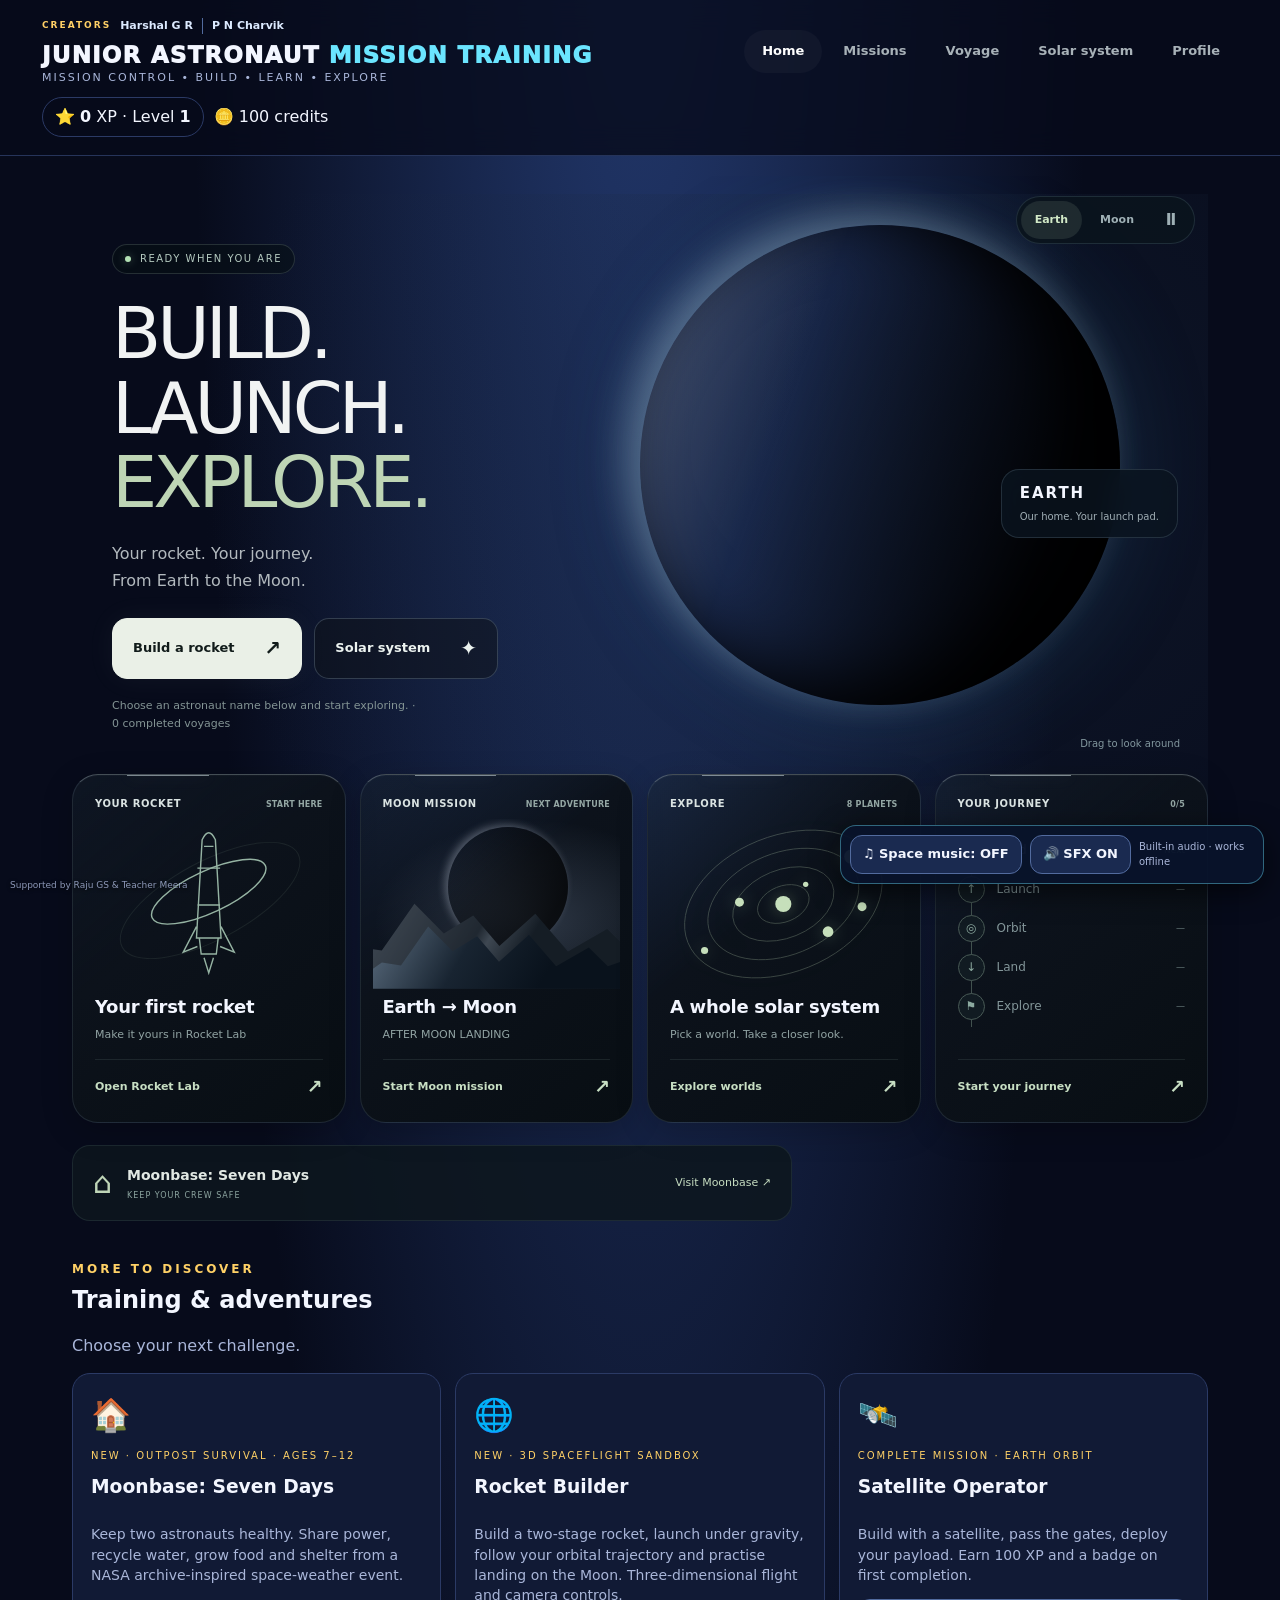
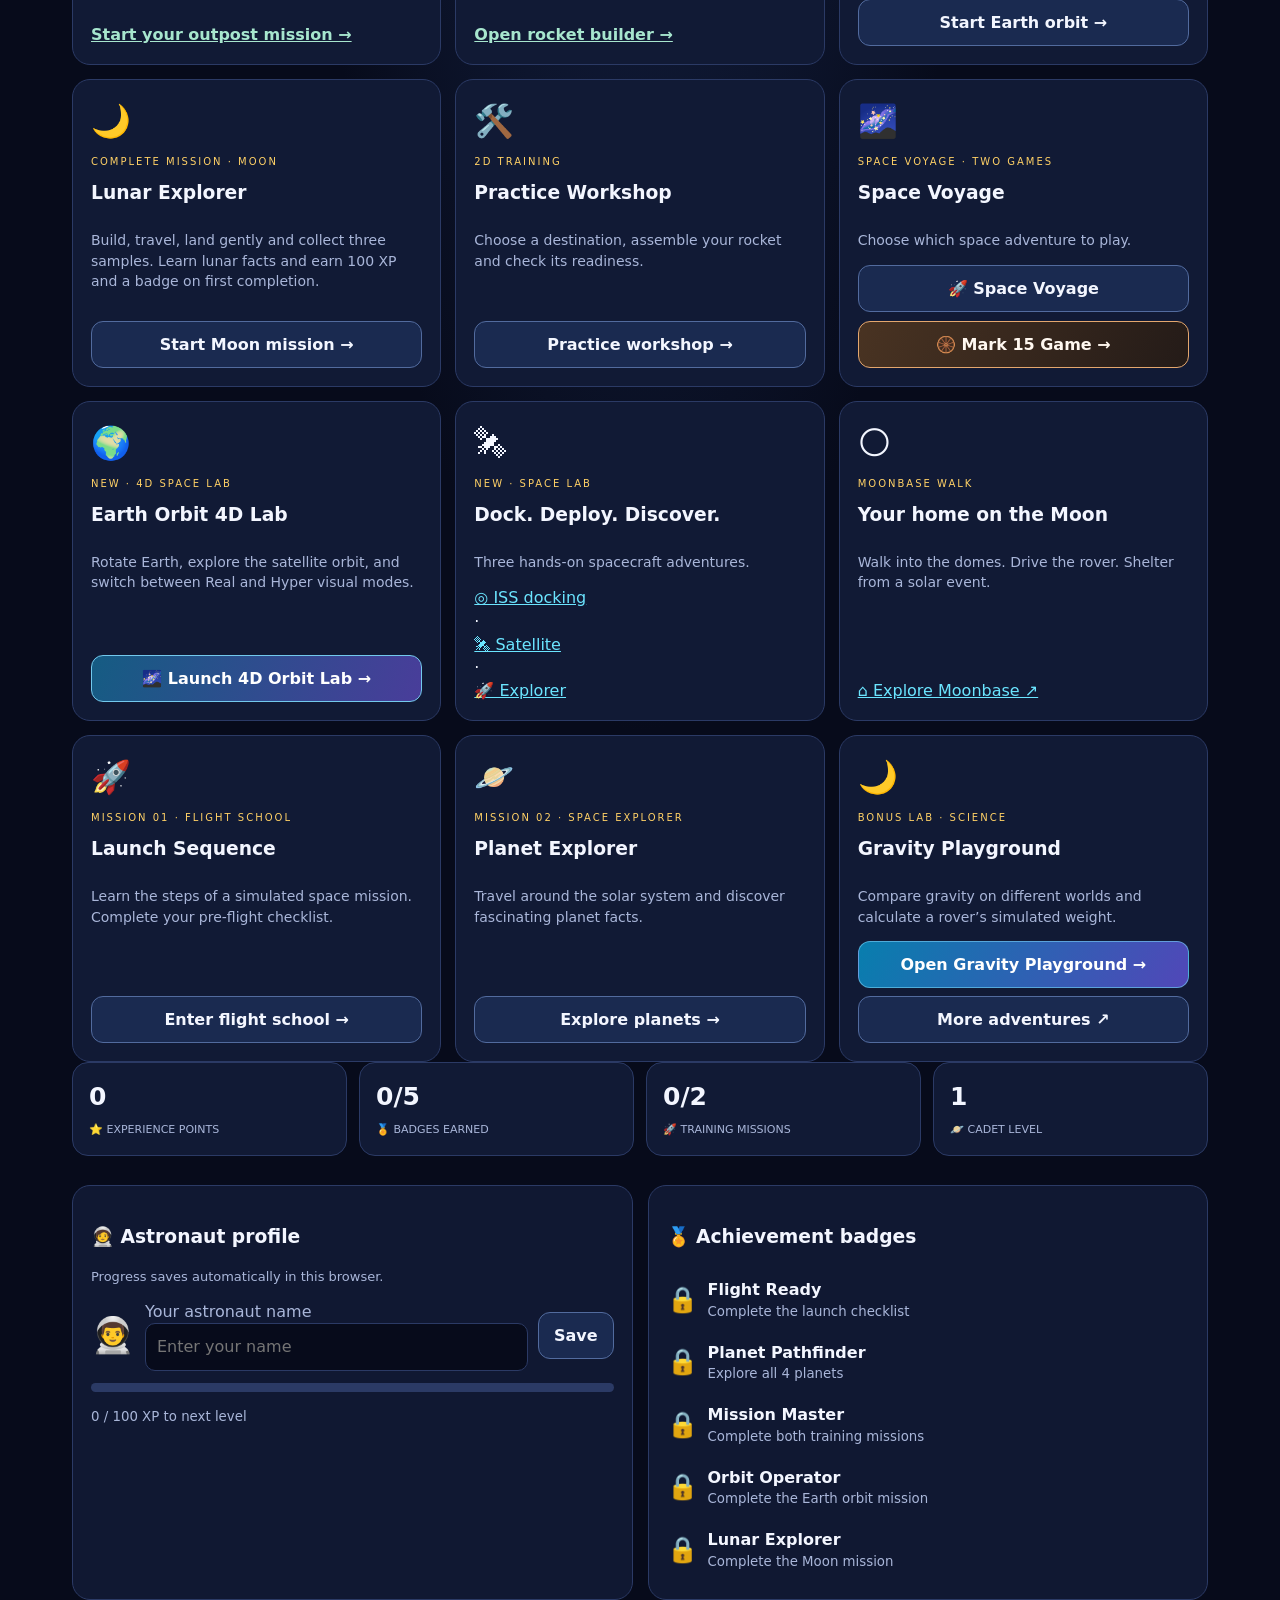
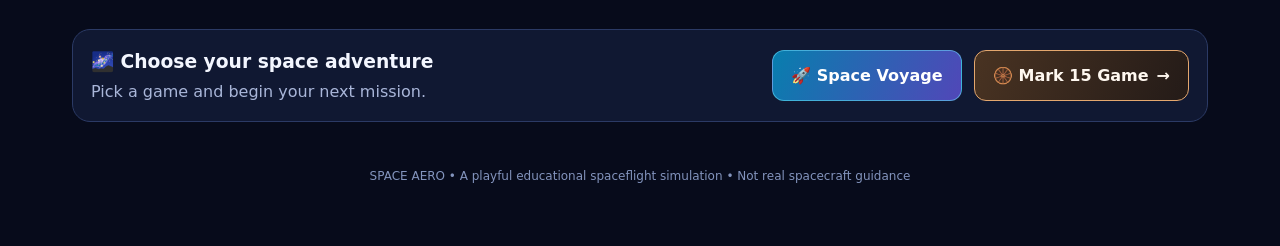
==== index.html @ 3ad59cc8 "Raise background melody to a brighter higher register" ====
<!doctype html>
<html lang="en">
<head>
<meta charset="utf-8"><meta name="viewport" content="width=device-width,initial-scale=1">
<title>Junior Astronaut Mission Training — Mission Control</title>
<style>
:root{--bg:#070b1b;--panel:#111a35;--line:#2b3a65;--ink:#f3f6ff;--muted:#a9b6d9;--cyan:#6be5ff;--gold:#ffd166;--pink:#ff8bc7}
*{box-sizing:border-box}body{margin:0;background:radial-gradient(ellipse at 50% -10%,#243b72 0,transparent 50%),var(--bg);color:var(--ink);font:16px/1.45 system-ui,-apple-system,Segoe UI,sans-serif;min-height:100vh}
button,input,select{font:inherit}button{cursor:pointer;border:1px solid #526b9e;background:#1a2a50;color:var(--ink);border-radius:12px;padding:11px 15px;font-weight:750}button:hover{border-color:var(--cyan);transform:translateY(-1px)}button.primary{background:linear-gradient(120deg,#167eac,#5147b8);border:0}button:disabled{opacity:.35;cursor:not-allowed;transform:none}
.creator-credit{display:flex;align-items:center;gap:9px;flex-wrap:wrap;margin:0 0 8px;font-size:11px;color:#dceaff}.creator-credit span{color:#ffd166;font-size:9px;font-weight:900;letter-spacing:2px}.creator-credit strong{font-weight:750}.creator-credit strong+strong{padding-left:9px;border-left:1px solid #526b9e}
header{display:flex;align-items:center;justify-content:space-between;gap:12px;padding:18px clamp(14px,4vw,42px);border-bottom:1px solid #26345a;background:#070b1bcc;position:sticky;top:0;z-index:5;backdrop-filter:blur(14px)}.brand{font-size:clamp(15px,2.15vw,23px);font-weight:950;letter-spacing:1.2px;line-height:1.2;max-width: min(100%,620px)}.brand span{color:var(--cyan)}.tag{font-size:11px;color:var(--muted);letter-spacing:2px}
main{max-width:1200px;margin:auto;padding:26px clamp(12px,3vw,32px) 60px}.screen{display:none}.screen.active{display:block}.intro{text-align:center;padding:clamp(20px,6vw,65px) 10px 34px}.intro h1{font-size:clamp(36px,7vw,72px);line-height:1.03;margin:10px 0}.intro h1 span{color:var(--cyan)}.intro p{max-width:700px;margin:15px auto;color:var(--muted);font-size:18px}.eyebrow{color:var(--gold);font-size:12px;font-weight:850;letter-spacing:3px}.destinations{display:grid;grid-template-columns:repeat(auto-fit,minmax(145px,1fr));gap:14px;margin:24px 0}.planet{min-height:140px;text-align:center;background:#111a35;border:1px solid var(--line);border-radius:18px;padding:18px 10px}.planet .orb{font-size:44px;display:block;margin-bottom:7px}.planet.selected{border:2px solid var(--cyan);box-shadow:0 0 25px #6be5ff22}.planet small{display:block;color:var(--muted);margin-top:4px}.row{display:flex;flex-wrap:wrap;align-items:center;gap:10px}.center{justify-content:center}.panel{background:#101832;border:1px solid var(--line);border-radius:18px;padding:18px;margin:14px 0}.panel h2{margin:0 0 8px;font-size:21px}.muted{color:var(--muted)}.build-layout{display:grid;grid-template-columns:minmax(0,1.6fr) minmax(250px,.8fr);gap:16px}.gridboard{position:relative;min-height:420px;overflow:hidden;border:1px solid #45608c;border-radius:16px;background-color:#0b1530;background-image:linear-gradient(#47628a33 1px,transparent 1px),linear-gradient(90deg,#47628a33 1px,transparent 1px);background-size:24px 24px;display:flex;align-items:center;justify-content:center}.board-label{position:absolute;top:12px;left:14px;color:#a9c4ed;font-size:11px;letter-spacing:2px}.rocket{width:150px;min-height:260px;display:flex;flex-direction:column;align-items:center;justify-content:flex-end;position:relative;filter:drop-shadow(0 0 15px #6be5ff22)}.nose{width:0;height:0;border-left:36px solid transparent;border-right:36px solid transparent;border-bottom:65px solid #dceaff}.bodypart{width:72px;height:100px;background:linear-gradient(90deg,#8ea7c9,#f5f8ff,#91a9ca);border:2px solid #fff;border-radius:7px 7px 2px 2px;display:flex;align-items:center;justify-content:center;color:#15233d;font-weight:900}.tank{width:62px;height:55px;background:linear-gradient(90deg,#cc8c47,#ffe2a5,#b7773d);border-radius:8px;border:2px solid #ffe2a5}.engine{width:48px;height:40px;background:linear-gradient(#a4badb,#536d96);border:2px solid #d4e7ff;border-radius:3px 3px 12px 12px;position:relative}.engine:after{content:"";position:absolute;top:35px;left:9px;width:26px;height:40px;background:linear-gradient(var(--gold),#ff703b,transparent);clip-path:polygon(20% 0,80% 0,100% 100%,0 100%);opacity:.9}.fins{display:flex;gap:55px;height:0;z-index:2}.fins i{display:block;width:0;height:0;border-bottom:45px solid #ff8bc7;border-left:0 solid transparent;border-right:26px solid transparent;transform:translateY(-38px)}.fins i:last-child{transform:translateY(-38px) scaleX(-1)}.satellite{width:36px;height:30px;background:#d5d8e5;border:2px solid white;position:relative;margin-bottom:3px}.satellite:before,.satellite:after{content:"";position:absolute;top:3px;width:24px;height:22px;background:repeating-linear-gradient(90deg,#4c8de0 0 4px,#92c5ff 4px 6px);border:1px solid #9ddaff}.satellite:before{right:34px}.satellite:after{left:34px}.partlist{display:grid;grid-template-columns:repeat(2,minmax(0,1fr));gap:8px}.part{padding:11px 7px;text-align:center;min-height:76px}.part strong{display:block;font-size:14px}.part small{font-size:11px;color:var(--muted)}.part.chosen{border-color:var(--gold);background:#3a2d28}.stat{display:flex;justify-content:space-between;border-bottom:1px solid #29385e;padding:8px 0;gap:8px}.stat:last-child{border:0}.stat b{color:var(--cyan)}.notice{border-radius:12px;background:#172747;padding:12px;color:#c7d9ff;margin:12px 0;font-size:14px}.result{text-align:center;padding:35px 10px}.result .big{font-size:76px}.result h2{font-size:34px}.progress{height:8px;background:#263453;border-radius:8px;overflow:hidden;margin:14px 0}.progress div{height:100%;width:0;background:linear-gradient(90deg,var(--cyan),#a18bff);transition:width .2s}.hidden{display:none!important}.footer{text-align:center;color:#8394bd;font-size:12px;margin-top:32px}
.space-scene{display:none;position:relative;overflow:hidden;min-height:340px;border:1px solid #31456f;border-radius:18px;background:radial-gradient(ellipse at 50% 110%,#263b73 0,#101a3a 45%,#030711 100%);margin:20px 0}.space-scene.active{display:block}.space-scene:before{content:"";position:absolute;left:-15%;right:-15%;bottom:-58%;height:95%;border-radius:50%;background:radial-gradient(ellipse at 50% 10%,#65d9ff,#2464b8 32%,#101d52 65%,#050817 75%);box-shadow:0 -8px 35px #47baff66}.stars{position:absolute;inset:0;background-image:radial-gradient(#fff 1px,transparent 1.5px),radial-gradient(#a8dfff 1px,transparent 1.5px);background-size:53px 61px,89px 97px;background-position:0 0,20px 30px;animation:starDrift 9s linear infinite}.space-rocket{position:absolute;z-index:2;left:50%;top:42%;font-size:64px;transform:translate(-50%,-50%);filter:drop-shadow(0 0 14px #78ddff);animation:rocketRise 5s ease-in-out infinite}.space-label{position:absolute;z-index:3;top:18px;left:18px;color:#c6eaff;letter-spacing:.15em;font-size:12px}.space-planet{position:absolute;right:12%;top:22%;font-size:42px;animation:planetFloat 7s ease-in-out infinite}.space-status{position:relative;z-index:4;padding-top:260px;text-align:center;color:#d9edff;font-weight:700}@keyframes rocketRise{0%,100%{top:52%;transform:translate(-50%,-50%) rotate(-5deg)}50%{top:34%;transform:translate(-50%,-50%) rotate(5deg)}}@keyframes starDrift{from{background-position:0 0,20px 30px}to{background-position:0 180px,20px 240px}}@keyframes planetFloat{50%{transform:translateY(-10px)}}@media(prefers-reduced-motion:reduce){.stars,.space-rocket,.space-planet{animation:none}}@media(max-width:760px){.build-layout{grid-template-columns:1fr}.gridboard{min-height:380px}header{position:static}.partlist{grid-template-columns:repeat(3,minmax(0,1fr))}.part{padding:9px 3px}}
a{color:var(--cyan)} header{flex-wrap:wrap}.build-layout>*{min-width:0}button,a{touch-action:manipulation}#sketch{pointer-events:none}@media(max-width:420px){header>.row{width:100%;justify-content:space-between}.partlist{grid-template-columns:repeat(2,minmax(0,1fr))}}
.academy .hero{display:grid;grid-template-columns:1.3fr .7fr;gap:24px;align-items:center;padding:35px 0}.academy .hero h1{font-size:clamp(34px,6vw,65px);line-height:1.08;margin:15px 0}.academy .hero h1 span{color:var(--cyan)}.academy .hero p{color:var(--muted)}.hero-art{min-height:240px;display:grid;place-items:center;border:1px solid var(--line);border-radius:24px;background:radial-gradient(circle,#324b87,#0b1430)}.planet-art{width:140px;height:140px;border-radius:50%;background:radial-gradient(circle at 30% 28%,#b7e4ff,#5c89db 38%,#1d275c);box-shadow:0 0 50px #70baff55}.astronaut{position:absolute;font-size:75px}.spark{display:none}.stats{display:grid;grid-template-columns:repeat(4,1fr);gap:12px}.academy .stats .stat{display:block;border:1px solid var(--line);padding:16px;border-radius:16px;background:var(--panel)}.stats strong{display:block;font-size:25px}.stats span{font-size:11px;color:var(--muted)}.section-head{margin:28px 0 16px}.section-head h2{margin:5px 0}.section-head p{color:var(--muted)}.missions{display:grid;grid-template-columns:repeat(3,1fr);gap:14px}.mission{display:flex;flex-direction:column;padding:18px;border:1px solid var(--line);border-radius:18px;background:var(--panel)}.mission .emoji{font-size:32px}.mission .tag{color:var(--gold);font-size:10px;margin-top:10px}.mission h3{margin:10px 0}.mission p{color:var(--muted);font-size:14px;flex:1}.bottomgrid,.training-grid{display:grid;grid-template-columns:1fr 1fr;gap:15px}.bottomgrid{margin-top:15px}.adventure-panel{grid-column:1/-1;display:flex;align-items:center;justify-content:space-between;gap:18px;margin-top:0}.adventure-panel h3{margin:0 0 5px}.adventure-panel p{margin:0}.adventure-actions{display:flex;gap:12px;flex-wrap:wrap}.adventure-actions button,.adventure-actions a{display:inline-flex;align-items:center;justify-content:center;gap:8px;padding:13px 18px;border-radius:12px;color:#fff;text-decoration:none;font-weight:800;min-width:190px;border:1px solid #6be5ff88}.adventure-voyage{background:linear-gradient(115deg,#087eae,#5147b8)}.adventure-mark15{background:linear-gradient(110deg,#493322,#241b18);border-color:#e4a76e!important;color:#fff8f0!important}@media(max-width:700px){.adventure-panel{display:block}.adventure-actions{margin-top:14px}.adventure-actions button,.adventure-actions a{flex:1;min-width:145px}}.profile-row{display:flex;flex-wrap:wrap;gap:10px;align-items:center}.profile-row input{width:100%;padding:11px;border:1px solid var(--line);border-radius:10px;background:var(--bg);color:var(--ink)}.avatar{font-size:35px}.sub{color:var(--muted)}.bar{height:9px;background:var(--line);border-radius:10px;overflow:hidden;margin:12px 0}.bar div{height:100%;background:var(--cyan)}.achievement{display:flex;gap:10px;padding:10px 0;align-items:center}.achievement small{display:block;color:var(--muted)}.achievement>span{font-size:25px}.complete{color:#6ee7b7}.checkrow{display:flex;gap:10px;padding:13px 0}.checkrow input{width:20px;height:20px;accent-color:var(--cyan)}.checkrow span{flex:1}.checkrow small{color:var(--muted)}.planet-display{display:grid;place-items:center;font-size:85px;min-height:180px;background:#172747;border-radius:16px}.quiz-options{display:grid;grid-template-columns:1fr 1fr;gap:10px;margin:18px 0}.quiz-options button{text-align:left}.feedback{min-height:50px;color:var(--gold);margin:15px 0}.fact{background:#172747;border-radius:12px;padding:14px}.gravity-result{font-size:27px;color:var(--cyan)}.slider{width:100%;accent-color:var(--cyan)}.pill{display:inline-block;padding:7px 12px;border:1px solid var(--line);border-radius:22px}.hide{display:none!important}.toast{position:fixed;bottom:20px;left:50%;transform:translateX(-50%);max-width:90vw;background:#d1fae5;color:#064e3b;padding:12px 18px;border-radius:12px;z-index:30;display:none}#missionNav{padding:20px 0;border-top:1px solid var(--line);margin-top:24px}button:focus-visible,input:focus-visible,select:focus-visible{outline:3px solid var(--gold);outline-offset:3px}#saveStatus{font-size:13px}.academy .screen{padding-top:12px}.academy .screen.active{display:block}.academy .training-grid>*{min-width:0}.academy select{font:inherit}.academy #a-planets .panel>div:last-child{flex-wrap:wrap}@media(max-width:760px){.academy .hero{grid-template-columns:1fr}.hero-art{display:none}.missions{grid-template-columns:1fr 1fr}.stats{grid-template-columns:1fr 1fr}.training-grid,.bottomgrid{grid-template-columns:1fr}}@media(max-width:450px){.missions,.quiz-options{grid-template-columns:1fr}.brand{font-size:21px}#missionNav button{flex:1 1 120px}}


/* Gravity Playground: immersive linked mission simulator */
.gravity-game-shell{position:relative;margin-top:22px;padding:clamp(14px,2.5vw,26px);overflow:hidden;border:1px solid #4a79a7;border-radius:24px;background:radial-gradient(ellipse at 50% 0%,#183c69 0%,#0b1730 48%,#050a18 100%);box-shadow:0 22px 70px #0008,inset 0 1px #b9e9ff22}
.gravity-game-shell:before{content:"";position:absolute;inset:0;pointer-events:none;opacity:.55;background-image:radial-gradient(#d8f4ff 1px,transparent 1.5px),radial-gradient(#80cfff 1px,transparent 1.5px);background-size:73px 83px,119px 137px;background-position:0 0,32px 46px}
.gravity-game-head{position:relative;z-index:1;display:flex;justify-content:space-between;align-items:center;gap:14px;flex-wrap:wrap;margin-bottom:16px}
.gravity-game-kicker{color:#7de5ff;font-size:11px;font-weight:900;letter-spacing:.2em}
.gravity-game-head h2{margin:5px 0;color:#f3f8ff;font-size:clamp(21px,3vw,30px)}
.gravity-game-head p{margin:0;color:#b8c9e8;font-size:14px;max-width:650px}
.gravity-game-open{display:inline-flex;align-items:center;gap:8px;text-decoration:none;background:linear-gradient(120deg,#087eae,#5147b8);color:white!important;border-radius:12px;padding:11px 15px;font-weight:800;box-shadow:0 8px 24px #168cc744}
.gravity-game-frame{position:relative;z-index:1;width:100%;height:960px;display:block;border:1px solid #6cb9e788;border-radius:17px;background:#070b1b;box-shadow:0 12px 38px #0009}
.gravity-game-caption{position:relative;z-index:1;color:#a9c5e9;font-size:12px;margin:11px 2px 0}
@media(max-width:650px){.gravity-game-frame{height:1080px}.gravity-game-head{align-items:flex-start}}
</style>
<link rel="stylesheet" href="assets/voyage.css?v=mark15-gatekeeper-20261115">
<script src="assets/voyage-engine.js?v=mark15-gatekeeper-20261115"></script>
<link rel="stylesheet" href="assets/dashboard.css?v=pages-20261114-1">
</head>
<body>
<header class="site-header"><div><div class="creator-credit"><span>CREATORS</span><strong>Harshal G R</strong><strong>P N Charvik</strong></div><div class="brand">JUNIOR ASTRONAUT <span>MISSION TRAINING</span></div><div class="tag">MISSION CONTROL • BUILD • LEARN • EXPLORE</div></div><nav class="dash-nav" aria-label="Mission Control"><a href="#home" aria-current="page">Home</a><a href="#missions">Missions</a><a href="#voyage">Voyage</a><a href="solar-system/immersive.html">Solar system</a><a href="#profile">Profile</a></nav><div class="row"><span class="pill">⭐ <b id="a-topXP">0</b> XP · Level <b id="a-topLevel">1</b></span><span id="credits">🪙 100 credits</span><button id="homeBtn" class="hidden">⌂ Home</button></div></header>
<main>
<div class="academy">
<section id="home" class="screen active">
<div class="control-deck">
<section class="dash-hero" aria-labelledby="dashboardTitle">
<div class="dash-copy"><p class="dash-eyebrow"><i></i> READY WHEN YOU ARE</p><h1 id="dashboardTitle">BUILD.<br>LAUNCH.<br><em>EXPLORE.</em></h1><p class="dash-lede">Your rocket. Your journey.<br>From Earth to the Moon.</p><div class="dash-actions"><a class="dash-button primary simulator-link" href="simulator/?v=mission-control-20261114-1">Build a rocket <span>↗</span></a><a class="dash-button" href="solar-system/immersive.html">Solar system <span>✦</span></a></div><p id="welcomeCadet" class="dash-welcome"></p><div id="dashAudioMount" class="dash-audio-mount"></div></div>
<div class="dash-universe" id="dashUniverse"><div class="planet-fallback" aria-hidden="true"></div><canvas id="dashPlanet" aria-label="Earth and Moon preview. Drag to rotate the view." tabindex="0"></canvas><div class="world-switch" aria-label="Preview a world"><button id="dashEarth" aria-pressed="true">Earth</button><button id="dashMoon" aria-pressed="false">Moon</button><button id="dashAnimate" aria-label="Pause planet animation" aria-pressed="false">Ⅱ</button></div><div class="world-label"><span id="dashWorldName">EARTH</span><small id="dashWorldNote">Our home. Your launch pad.</small></div><span class="planet-hint">Drag to look around</span></div>
<a class="dash-scroll" href="#missions" aria-label="See your missions">↓</a>
</section>
<section id="journey" class="dash-cards" aria-label="Your missions">
<article class="dash-card rocket-card"><div class="dash-card-top"><h2>YOUR ROCKET</h2><span id="dashRocketState">START HERE</span></div><div class="rocket-preview"><canvas id="dashRocketPreview" width="480" height="360" aria-label="Starter rocket preview"></canvas><svg class="rocket-placeholder" viewBox="0 0 180 180" aria-hidden="true"><g fill="none" stroke="currentColor" stroke-width="1.5"><path d="M83 22Q90 7 97 22L103 126H77Z M77 114L63 141L78 135 M103 114L117 141L102 135 M80 126L82 143H98L100 126 M85 147L90 163L95 147 M78 52H102 M78 91H102 M85 29H95"/><ellipse cx="90" cy="77" rx="66" ry="22" transform="rotate(-25 90 77)"/></g></svg></div><h3 id="dashRocketName">Your first rocket</h3><p id="dashRocketDetails">Make it yours in Rocket Lab</p><a class="dash-card-link" href="simulator/">Open Rocket Lab <span>↗</span></a></article>
<article class="dash-card moon-card"><div class="dash-card-top"><h2>MOON MISSION</h2><span id="dashMissionState">NEXT ADVENTURE</span></div><div class="lunar-preview" aria-hidden="true"><div class="lunar-orb"></div><div class="mountain far"></div><div class="mountain near"></div><i></i></div><h3>Earth → Moon</h3><p id="dashSurveyState">AFTER MOON LANDING</p><a id="dashSurveyAction" class="dash-card-link" href="simulator/?mission=expedition">Start Moon mission <span>↗</span></a></article>
<article class="dash-card system-card"><div class="dash-card-top"><h2>EXPLORE</h2><span>8 PLANETS</span></div><div class="system-preview" aria-hidden="true"><svg viewBox="0 0 260 190"><g fill="none" stroke="currentColor"><ellipse cx="130" cy="95" rx="115" ry="76" transform="rotate(-22 130 95)"/><ellipse cx="130" cy="95" rx="88" ry="57" transform="rotate(-22 130 95)"/><ellipse cx="130" cy="95" rx="59" ry="38" transform="rotate(-22 130 95)"/><ellipse cx="130" cy="95" rx="30" ry="20" transform="rotate(-22 130 95)"/></g><g fill="currentColor"><circle cx="130" cy="95" r="9"/><circle cx="155" cy="73" r="3"/><circle cx="81" cy="93" r="5"/><circle cx="180" cy="126" r="6"/><circle cx="42" cy="147" r="4"/><circle cx="206" cy="42" r="8"/><circle cx="218" cy="98" r="5"/></g></svg></div><h3>A whole solar system</h3><p>Pick a world. Take a closer look.</p><a class="dash-card-link" href="solar-system/immersive.html">Explore worlds <span>↗</span></a></article>
<article class="dash-card journey-card"><div class="dash-card-top"><h2>YOUR JOURNEY</h2><span id="dashProgress">0/5</span></div><ol id="dashJourney"><li><span>▱</span><span>Build</span><small>Next</small></li><li><span>↑</span><span>Launch</span><small>—</small></li><li><span>◎</span><span>Orbit</span><small>—</small></li><li><span>↓</span><span>Land</span><small>—</small></li><li><span>⚑</span><span>Explore</span><small>—</small></li></ol><a class="dash-card-link" href="simulator/?mission=expedition">Start your journey <span>↗</span></a></article>
</section>
<div class="dash-bottom"><a class="base-ribbon outpost-link" href="outpost/"><span class="base-symbol" aria-hidden="true">⌂</span><span><b>Moonbase: Seven Days</b><small id="dashBaseState">KEEP YOUR CREW SAFE</small></span><span id="dashBaseAction">Visit Moonbase ↗</span></a><div class="dash-resume"><button id="resumeBtn" class="hidden">Continue adventure →</button><p id="dashStorageNotice" hidden>Saving is unavailable in this browser.</p></div></div>
</div>
<div id="missions" class="section-head"><div><div class="eyebrow">MORE TO DISCOVER</div><h2>Training & adventures</h2><p>Choose your next challenge.</p></div></div>
<div class="missions"><article class="mission"><span class="emoji">🏠</span><span class="tag">NEW · OUTPOST SURVIVAL · AGES 7–12</span><h3>Moonbase: Seven Days</h3><p>Keep two astronauts healthy. Share power, recycle water, grow food and shelter from a NASA archive-inspired space-weather event.</p><a href="outpost/" class="outpost-legacy-link" style="color:#a7e6ce;font-weight:800">Start your outpost mission →</a></article><article class="mission"><span class="emoji">🌐</span><span class="tag">NEW · 3D SPACEFLIGHT SANDBOX</span><h3>Rocket Builder</h3><p>Build a two-stage rocket, launch under gravity, follow your orbital trajectory and practise landing on the Moon. Three-dimensional flight and camera controls.</p><a href="simulator/?v=shake-20261115-2" style="color:#a7e6ce;font-weight:800">Open rocket builder →</a></article>
<article class="mission"><span class="emoji">🛰️</span><span class="tag">COMPLETE MISSION · EARTH ORBIT</span><h3>Satellite Operator</h3><p>Build with a satellite, pass the gates, deploy your payload. Earn 100 XP and a badge on first completion.</p><button onclick="SpaceMissions.choose('Earth Orbit')">Start Earth orbit →</button></article>
<article class="mission"><span class="emoji">🌙</span><span class="tag">COMPLETE MISSION · MOON</span><h3>Lunar Explorer</h3><p>Build, travel, land gently and collect three samples. Learn lunar facts and earn 100 XP and a badge on first completion.</p><button onclick="SpaceMissions.choose('Moon')">Start Moon mission →</button></article>
<article class="mission"><span class="emoji">🛠️</span><span class="tag">2D TRAINING</span><h3>Practice Workshop</h3><p>Choose a destination, assemble your rocket and check its readiness.</p><button id="startBtn" onclick="MissionControl.open('destination')">Practice workshop →</button></article>
<article id="voyage" class="mission"><span class="emoji">🌌</span><span class="tag">SPACE VOYAGE · TWO GAMES</span><h3>Space Voyage</h3><p>Choose which space adventure to play.</p><button onclick="MissionControl.voyage()">🚀 Space Voyage</button><a href="mark-15/" style="display:inline-flex;align-items:center;justify-content:center;margin-top:9px;padding:11px 15px;border:1px solid #e4a76e;border-radius:12px;background:linear-gradient(110deg,#493322,#241b18);color:#fff8f0;text-decoration:none;font-weight:800">🛞 Mark 15 Game →</a></article>
<article class="mission"><span class="emoji">🌍</span><span class="tag">NEW · 4D SPACE LAB</span><h3>Earth Orbit 4D Lab</h3><p>Rotate Earth, explore the satellite orbit, and switch between Real and Hyper visual modes.</p><a href="earth-orbit-4d.html" style="display:inline-flex;align-items:center;justify-content:center;margin-top:auto;padding:11px 15px;border:1px solid #73c9ed;border-radius:12px;background:linear-gradient(110deg,#155c83,#493d9a);color:#fff;text-decoration:none;font-weight:800">🌌 Launch 4D Orbit Lab →</a></article><article class="mission"><span class="emoji">🛰</span><span class="tag">NEW · SPACE LAB</span><h3>Dock. Deploy. Discover.</h3><p>Three hands-on spacecraft adventures.</p><a href="space-lab/?mode=dock">◎ ISS docking</a> · <a href="space-lab/?mode=satellite">🛰 Satellite</a> · <a href="space-lab/?mode=explore">🚀 Explorer</a></article><article class="mission"><span class="emoji">🌕</span><span class="tag">MOONBASE WALK</span><h3>Your home on the Moon</h3><p>Walk into the domes. Drive the rover. Shelter from a solar event.</p><a href="simulator/?survey=new">⌂ Explore Moonbase ↗</a></article>
<article class="mission"><span class="emoji">🚀</span><span class="tag">MISSION 01 · FLIGHT SCHOOL</span><h3>Launch Sequence</h3><p>Learn the steps of a simulated space mission. Complete your pre-flight checklist.</p><button onclick="Academy.openMission('launch')">Enter flight school →</button></article>
<article class="mission"><span class="emoji">🪐</span><span class="tag">MISSION 02 · SPACE EXPLORER</span><h3>Planet Explorer</h3><p>Travel around the solar system and discover fascinating planet facts.</p><button onclick="Academy.openMission('planets')">Explore planets →</button></article>

<article class="mission"><span class="emoji">🌙</span><span class="tag">BONUS LAB · SCIENCE</span><h3>Gravity Playground</h3><p>Compare gravity on different worlds and calculate a rover’s simulated weight.</p><a href="gravity-playground/" style="display:inline-flex;align-items:center;justify-content:center;margin-top:auto;padding:11px 15px;border:1px solid #70c9f0a6;border-radius:12px;background:linear-gradient(120deg,#087eae,#5147b8);color:#fff;text-decoration:none;font-weight:800">Open Gravity Playground →</a><button onclick="Academy.openMission('gravity')" style="margin-top:8px">More adventures ↗</button></article>
</div>
<div class="stats"><div class="stat"><strong id="a-xpStat">0</strong><span>⭐ EXPERIENCE POINTS</span></div><div class="stat"><strong id="a-badgeStat">0/5</strong><span>🏅 BADGES EARNED</span></div><div class="stat"><strong id="a-missionStat">0/2</strong><span>🚀 TRAINING MISSIONS</span></div><div class="stat"><strong id="a-levelStat">1</strong><span>🪐 CADET LEVEL</span></div></div>
<div id="profile" class="bottomgrid"><div class="panel"><h3>🧑‍🚀 Astronaut profile</h3><p class="muted" id="saveStatus" role="status">Progress saves automatically in this browser.</p><div class="profile-row"><div class="avatar">👨‍🚀</div><div style="flex:1"><label for="a-cadetName" class="sub">Your astronaut name</label><input id="a-cadetName" maxlength="22" placeholder="Enter your name"></div><button onclick="Academy.saveName()">Save</button></div><div class="bar"><div id="a-xpBar"></div></div><small class="sub" id="a-nextLevel">0 / 100 XP to next level</small></div><div class="panel"><h3>🏅 Achievement badges</h3><div id="a-achievements"><div class="achievement"><span>🔒</span><div><b>Flight Ready</b><small>Complete the launch checklist</small></div></div><div class="achievement"><span>🔒</span><div><b>Planet Pathfinder</b><small>Explore all 4 planets</small></div></div><div class="achievement"><span>🔒</span><div><b>Mission Master</b><small>Complete both training missions</small></div></div></div></div><div class="panel adventure-panel"><div><h3>🌌 Choose your space adventure</h3><p class="muted">Pick a game and begin your next mission.</p></div><div class="adventure-actions"><button class="adventure-voyage" onclick="MissionControl.voyage()">🚀 Space Voyage</button><a class="adventure-mark15" href="mark-15/">🛞 Mark 15 Game <span>→</span></a></div></div></div>
</section>
<section id="a-launch" class="screen"><div class="eyebrow">MISSION 01 / FLIGHT SCHOOL</div><h1 class="screen-title">🚀 Launch Sequence Trainer</h1><p class="sub">A pretend mission-control simulation. Check each system before the virtual countdown!</p><div class="training-grid"><div class="panel"><h3>Pre-flight checklist</h3><div id="a-checklist"></div><div class="bar"><div id="a-checkBar"></div></div><p class="sub" id="a-checkCount">0 of 5 checks complete</p><button class="primary" id="a-launchComplete" disabled onclick="Academy.completeLaunch()">Complete training ✓</button></div><div class="panel"><div class="planet-display">🚀</div><h3 style="margin-top:15px">Mission Control</h3><p class="sub">Your virtual spacecraft is waiting at the launch pad. Complete all five learning checks to receive your Flight Ready badge.</p><div class="fact">Did you know? Real launch teams use detailed checklists so that every team member can confirm important systems are ready.</div></div></div></section>
<section id="a-planets" class="screen"><div class="eyebrow">MISSION 02 / SPACE EXPLORER</div><h1 class="screen-title">🪐 Planet Explorer</h1><p class="sub">Choose a world to visit in your imagination. Collect all four discovery stamps!</p><div class="training-grid"><div class="panel"><div class="planet-display" id="a-planetEmoji">🔴</div><h2 id="a-planetName">Mars</h2><p id="a-planetFact" class="sub"></p><div class="fact" id="a-planetFun"></div><div style="display:flex;gap:9px;margin-top:15px"><button onclick="Academy.changePlanet(-1)">← Previous</button><button class="primary" onclick="Academy.stampPlanet()">Collect discovery stamp ✦</button><button onclick="Academy.changePlanet(1)">Next →</button></div></div><div class="panel"><h3>🌌 Discovery stamps</h3><div id="a-stampList"></div><p class="sub">Discover all four worlds to earn Planet Pathfinder.</p></div></div></section>

<section id="a-gravity" class="screen">
 <div class="eyebrow">ONE SPACE VOYAGE HUB · THREE ADVENTURES</div>
 <h1 class="screen-title">🌌 Gravity Playground</h1>
 <p class="sub">Choose an adventure from this single mission hub. Each game opens separately in its own full-screen space experience.</p>
 <div style="max-width:760px;margin:24px auto 0;padding:clamp(18px,3vw,30px);border:1px solid #527c9b;border-radius:22px;background:radial-gradient(ellipse at 50% 0%,#18344a,#0a1424 75%);box-shadow:0 18px 55px #0007">
  <a href="gravity-playground/galaxy-lab/" style="display:flex;align-items:center;gap:16px;width:100%;padding:20px 22px;margin:0 0 14px;border:1px solid #70c5e6;border-radius:15px;background:linear-gradient(110deg,#17394b,#102538);color:#f4fbff;text-decoration:none;font-weight:800;font-size:clamp(17px,2.5vw,22px);box-shadow:0 8px 24px #0004">
   <span style="font-size:32px">🌌</span><span style="flex:1">Try Galaxy Lab<small style="display:block;margin-top:5px;color:#b8d4e5;font-size:13px;font-weight:500">Open the original Galaxy Lab game</small></span><span aria-hidden="true">↗</span>
  </a>
  <a href="mark-15/" style="display:flex;align-items:center;gap:16px;width:100%;padding:20px 22px;margin:0 0 14px;border:1px solid #e4a76e;border-radius:15px;background:linear-gradient(110deg,#493322,#241b18);color:#fff8f0;text-decoration:none;font-weight:800;font-size:clamp(17px,2.5vw,22px);box-shadow:0 8px 24px #0004">
   <span style="font-size:32px">🛞</span><span style="flex:1">Mark 15: Mars Rover Training<small style="display:block;margin-top:5px;color:#f0c9a8;font-size:13px;font-weight:500">Launch the separate 3D Mars rover adventure</small></span><span aria-hidden="true">↗</span>
  </a>
  <a href="mark-16/" style="display:flex;align-items:center;gap:16px;width:100%;padding:20px 22px;border:1px solid #b8a4df;border-radius:15px;background:linear-gradient(110deg,#292b49,#171b31);color:#f8f5ff;text-decoration:none;font-weight:800;font-size:clamp(17px,2.5vw,22px);box-shadow:0 8px 24px #0004">
   <span style="font-size:32px">🧑‍🚀</span><span style="flex:1">Mark 16: Surface Explorer<small style="display:block;margin-top:5px;color:#d2c8eb;font-size:13px;font-weight:500">Launch the separate 3D astronaut adventure</small></span><span aria-hidden="true">↗</span>
  </a>
 </div>
</section>
</div>
<section id="destination" class="screen"><div class="eyebrow">MISSION 01 / DESTINATION</div><h1>Where will you go?</h1><p class="muted">Choose your destination. Each world has a different challenge.</p><div class="destinations" id="destinations"></div><div class="row"><button id="backWelcome">← Back</button><button class="primary" id="toBuild">ENTER ROCKET WORKSHOP →</button></div></section>
<section id="workshop" class="screen"><div class="eyebrow">MISSION 02 / ENGINEERING WORKSHOP</div><h1>Build it your way</h1><p class="muted">Start with an empty blueprint and 100 credits. Choose components to build your rocket. Use the drawing tools to sketch on your graph sheet, or drag a part onto the board. Your design is yours.</p><div class="build-layout"><div class="panel"><div class="row" style="justify-content:space-between"><h2>📐 Graph-sheet blueprint</h2><div class="row"><button id="drawBtn">✏️ Draw: OFF</button><button id="clearDraw">Clear sketch</button></div></div><div class="gridboard" id="board"><span class="board-label">SPACE AERO • BLUEPRINT / NOT TO SCALE</span><p id="emptyBlueprint" class="notice" style="position:absolute;max-width:80%;text-align:center">Your blueprint is empty.<br>Add a rocket body, engine and fuel tank to get started!</p><div class="rocket" id="rocket"><div class="nose hidden" id="nose"></div><div class="satellite hidden" id="satellite"></div><div class="bodypart hidden" id="bodypart">AERO</div><div class="fins hidden" id="fins"><i></i><i></i></div><div class="tank hidden" id="tank"></div><div class="engine hidden" id="engine"></div></div><canvas id="sketch" style="position:absolute;inset:0;width:100%;height:100%;touch-action:none"></canvas></div><p class="muted" style="font-size:13px">Tip: click a component below to add or remove it. Purchased parts receive a full refund. Reset design empties the blueprint and refunds all purchased parts. You can also drag its tile onto the blueprint. The sketch is decorative; the parts and stats control the flight test.</p><div class="row"><button id="resetBuild">Reset design</button><button class="primary" id="testBtn">TEST MY ROCKET →</button></div></div><div><div class="panel"><h2>🧰 Components</h2><div class="partlist" id="partlist"></div><div class="notice" id="buildHint" role="status">A rocket needs a body, engine, and fuel tank to attempt a mission.</div></div><div class="panel"><h2>📊 Design stats</h2><div class="stat"><span>Rocket body</span><b id="bodyStat">Missing</b></div><div class="stat"><span>Engine</span><b id="engineStat">Missing</b></div><div class="stat"><span>Fuel tank</span><b id="fuelStat">Missing</b></div><div class="stat"><span>Stability fins</span><b id="finStat">No</b></div><div class="stat"><span>Satellite payload</span><b id="satStat">No</b></div><div class="stat"><span>Estimated mission score</span><b id="scoreStat">—</b></div></div></div></div></section>
<section id="testing" class="screen"><div class="eyebrow">MISSION 03 / FLIGHT READINESS</div><div class="panel"><h1>Mission readiness test</h1><p class="muted">We'll check your design before the countdown. Add missing parts if your rocket isn't ready.</p><p id="readinessSummary" class="notice" role="status"></p><div id="checklist"></div><div class="progress"><div id="testProgress"></div></div><div class="row"><button id="backBuild">← Edit rocket</button><button class="primary" id="launchBtn">BEGIN COUNTDOWN →</button></div></div></section>
<section id="launch" class="screen">
<div class="voyage-heading"><div><div class="voyage-tag">MISSION 04 / SPACE VOYAGE</div><h1>Small pilot. Big universe.</h1><p class="muted">Destination: <b id="voyageDestination">Moon</b> · Educational flight simulation</p></div><button id="pauseFlight" disabled>Pause</button></div>
<div class="voyage-layout"><div class="voyage-cockpit">
<div class="voyage-hud" aria-label="Flight instruments"><div class="voyage-instrument"><small>FUEL</small><b id="voyageFuel">100%</b><progress id="voyageFuelBar" max="100" value="100" aria-label="Fuel remaining"></progress></div><div class="voyage-instrument"><small>SPEED · UNITS/S</small><b id="voyageSpeed">0</b></div><div class="voyage-instrument"><small>HULL</small><b id="voyageHull">100%</b><progress id="voyageHullBar" max="100" value="100" aria-label="Hull integrity"></progress></div><div class="voyage-instrument"><small>GATES</small><b id="voyageGates">0 / 3</b></div><div class="voyage-instrument"><small>MARK 15 GATEKEEPER</small><b id="bossStatus">LOCKED</b></div></div>
<div class="voyage-view"><div class="flight-joystick" id="flightJoystick" aria-label="Virtual flight joystick"><div class="flight-joystick-ring"></div><div class="flight-joystick-knob" id="flightJoystickKnob"></div><span>JOYSTICK</span></div><canvas id="voyageCanvas" tabindex="0" role="img" aria-label="Spaceflight playfield. Use left and right arrows to rotate, up or Space to thrust, down to brake. Pass three navigation gates, disable the MARK 15 GATEKEEPER by flying through its three signal nodes, avoid debris and dock at speed 65 or less."></canvas><div id="voyageOverlay" class="voyage-overlay"><div class="voyage-dialog"><div id="voyageIcon" class="voyage-emblem">✦</div><h2 id="voyageTitle">Your next adventure</h2><p id="voyageExplanation"></p><div class="row"><button id="voyagePrimary" class="primary">Ready for launch →</button><button id="voyageRetry" hidden>Fly again</button></div></div></div></div>
<div class="voyage-route" aria-label="Navigation progress"><div id="launchProgress" style="width:0%"></div></div><div id="flightReadout" class="voyage-status">Follow the glowing navigation gates.</div>
<div class="voyage-controls" id="flightControls" aria-label="Hold flight controls"><button data-flight="left" id="steerLeft" aria-label="Hold to turn left">↶ Left<small>← / A</small></button><button data-flight="right" id="steerRight" aria-label="Hold to turn right">Right ↷<small>→ / D</small></button><button data-flight="thrust" id="thrustBtn" class="primary" aria-label="Hold for thrust">↑ THRUST<small>↑ / W / Space</small></button><button data-flight="brake" id="slowBtn" aria-label="Hold to brake">↓ Brake<small>↓ / S</small></button></div>
<div class="voyage-legend"><span>Navigation gate</span><span>Debris</span><span>Docking zone</span><span>MARK 15 Gatekeeper · cyan signal nodes</span></div><div id="launchActions" class="row center hidden"><button class="primary" id="continueFlight">CONTINUE TO MISSION →</button></div></div>
<aside class="voyage-aside"><h3>Your flight plan</h3><ol><li><b>Turn, then thrust.</b> Your nose points the way. Hold a control to keep using it.</li><li><b>Find all three gates.</b> Follow the cyan marker. Each gate restores 12 fuel.</li><li><b>Face the MARK 15 GATEKEEPER.</b> After the gates, fly through all three cyan signal nodes to disable its shield. Avoid its central core.</li><li><b>Give debris room.</b> Each collision costs 25% hull.</li><li><b>Brake to dock.</b> Enter the gold zone at speed 65 or less after the Gatekeeper is disabled.</li></ol><div><p class="voyage-tip">Space has no road friction. Coast to save fuel, and brake before you arrive.</p><p>Press <b>P</b> or <b>Esc</b> to pause. Flight pauses when you switch away.</p><p>Game distances, braking and flight times are simplified for learning.</p></div></aside></div><p id="voyageLive" class="voyage-live" role="status" aria-live="polite"></p></section>
<section id="explore" class="screen"><div class="result"><div class="eyebrow">MISSION 05 / EXPLORATION</div><div class="big" id="worldEmoji">🌙</div><h2 id="worldTitle">Welcome to your destination!</h2><p id="worldText" class="muted"></p><div class="panel" style="max-width:620px;margin:22px auto;text-align:left"><h2>Mission objectives</h2><div id="objectives"></div></div><div class="row center"><button id="deployBtn" class="primary">🛰️ Deploy satellite</button><button id="dataBtn">🔬 Collect science data</button><button id="returnBtn">🏠 Return to Earth</button></div><p id="exploreMessage" class="notice"></p></div></section>
<section id="returned" class="screen"><div class="result"><div class="big">🏆</div><div class="eyebrow">MISSION COMPLETE</div><h2 id="returnTitle">Welcome home, astronaut!</h2><p id="returnText" class="muted"></p><div class="panel" style="max-width:500px;margin:20px auto"><div class="stat"><span>Mission score</span><b id="finalScore"></b></div><div class="stat"><span>Credits earned</span><b id="earned"></b></div><div class="stat"><span>Mission destination</span><b id="finalDest"></b></div></div><button class="primary" id="againBtn">PLAN ANOTHER MISSION ↻</button></div></section>
<nav id="missionNav" class="row hidden" aria-label="Activity navigation"><button id="navBack">← Back</button><button id="navRestart">↻ Restart activity</button><button class="primary" id="navContinue">Continue →</button></nav><div class="footer">SPACE AERO • A playful educational spaceflight simulation • Not real spacecraft guidance</div>
</main>
<script>
// One versioned save shared by engineering, flight and academy activities.
const JuniorSave=(()=>{
 const key='juniorAstronautSave';let data={version:1},available=true;
 try{const saved=JSON.parse(localStorage.getItem(key)||'null');if(saved&&saved.version===1)data=saved;
 if(!data.academy){const legacy=JSON.parse(localStorage.getItem('orbitAcademySave')||'null');if(legacy&&typeof legacy==='object')data.academy=legacy;}}
 catch{available=false;}
 function write(){try{localStorage.setItem(key,JSON.stringify(data));available=true;}catch{available=false;}
 const status=document.getElementById('saveStatus');if(status)status.textContent=available?'Progress saves automatically in this browser.':'Saving is unavailable. Progress lasts for this visit.';}
 return {data,write};
})();
let missionClaimed=false,completedFlights=0;


const worlds=[
{name:'Moon',emoji:'🌙',distance:'Nearby challenge',challenge:'Land gently and study the lunar surface.'},
{name:'Mars',emoji:'🔴',distance:'Red Planet',challenge:'Explore the surface and search for signs of ancient water.'},
{name:'Jupiter',emoji:'🟠',distance:'Gas giant',challenge:'Observe the giant planet from a safe simulated flyby.'},
{name:'Saturn',emoji:'🪐',distance:'Ringed world',challenge:'Study Saturn’s beautiful rings from orbit.'},
{name:'Mercury',emoji:'☀️',distance:'Inner planet',challenge:'Survey the rocky planet in the intense sunlight.'},
{name:'Venus',emoji:'🟡',distance:'Cloud-covered world',challenge:'Study the thick atmosphere using a satellite.'},
{name:'Asteroid Belt',emoji:'☄️',distance:'Deep-space route',challenge:'Map a small asteroid and collect science data.'},
{name:'Earth Orbit',emoji:'🌍',distance:'Home orbit',challenge:'Deploy an observation satellite above Earth.'}
];
const parts=[
{id:'engine',name:'Engine',emoji:'🔥',desc:'Provides thrust',cost:15},
{id:'tank',name:'Fuel tank',emoji:'⛽',desc:'Stores fuel',cost:15},
{id:'bodypart',name:'Rocket body',emoji:'🚀',desc:'Main structure',cost:10},
{id:'fins',name:'Fins',emoji:'🪽',desc:'Improve stability',cost:10},
{id:'satellite',name:'Satellite',emoji:'🛰️',desc:'Science payload',cost:20},
{id:'nose',name:'Nose cone',emoji:'🔺',desc:'Top of rocket',cost:5}
];
let destination=worlds[0],credits=100,installed=new Set(),score=0,deployed=false,science=false,drawMode=false,launchTimer=null;
const $=id=>document.getElementById(id);
function show(id){if(id==='welcome')id='home';document.body?.classList.toggle('voyage-active',id==='launch');if(id!=='launch'){clearTimeout(launchTimer);launchTimer=null;window.Voyage?.stop();}document.querySelectorAll('.screen').forEach(s=>s.classList.remove('active'));$(id).classList.add('active');$('homeBtn').classList.toggle('hidden',id==='home');if(window.MissionControl)MissionControl.changed(id);window.scrollTo({top:0,behavior:'smooth'});if(id==='workshop')resizeCanvas();}
function renderWorlds(){$('destinations').innerHTML=worlds.map(w=>'<button class="planet '+(w.name===destination.name?'selected':'')+'" data-world="'+w.name+'"><span class="orb">'+w.emoji+'</span><strong>'+w.name+'</strong><small>'+w.distance+'</small></button>').join('');document.querySelectorAll('[data-world]').forEach(b=>b.onclick=()=>{destination=worlds.find(w=>w.name===b.dataset.world);renderWorlds();});}
function renderParts(){$('partlist').innerHTML=parts.map(p=>'<button draggable="true" class="part '+(installed.has(p.id)?'chosen':'')+'" data-part="'+p.id+'" aria-pressed="'+installed.has(p.id)+'"><span>'+p.emoji+'</span><strong>'+p.name+'</strong><small>'+(installed.has(p.id)?'Remove • '+(purchased.has(p.id)?'refund '+p.cost+' credits':'starter part, no refund'):'Add • '+p.cost+' credits')+'</small></button>').join('');document.querySelectorAll('[data-part]').forEach(b=>{b.onclick=()=>togglePart(b.dataset.part);b.ondragstart=e=>e.dataTransfer.setData('text/plain',b.dataset.part);});}
const purchased=new Set();
function togglePart(id){const part=parts.find(p=>p.id===id);if(!part)return;if(installed.has(id)){installed.delete(id);if(purchased.delete(id))credits+=part.cost;}else{const p=parts.find(x=>x.id===id);if(credits<p.cost){$('buildHint').textContent='Not enough credits for that component. Complete a mission to earn more.';return;}credits-=p.cost;purchased.add(id);installed.add(id);}updateBuild();if(window.MissionControl)MissionControl.capture();}
function updateBuild(){parts.forEach(p=>$(p.id).classList.toggle('hidden',!installed.has(p.id)));$('credits').textContent='🪙 '+credits+' credits';$('bodyStat').textContent=installed.has('bodypart')?'Ready':'Missing';$('emptyBlueprint').classList.toggle('hidden',installed.size>0);$('engineStat').textContent=installed.has('engine')?'Ready':'Missing';$('fuelStat').textContent=installed.has('tank')?'Ready':'Missing';$('finStat').textContent=installed.has('fins')?'Added':'No';$('satStat').textContent=installed.has('satellite')?'Added':'No';score=Math.min(100,(installed.has('engine')?25:0)+(installed.has('tank')?25:0)+(installed.has('bodypart')?20:0)+(installed.has('fins')?10:0)+(installed.has('satellite')?15:0)+(installed.has('nose')?5:0));$('scoreStat').textContent=score+'/100';$('buildHint').textContent=installed.has('engine')&&installed.has('tank')&&installed.has('bodypart')?'Nice design! Add fins for stability and a satellite for science missions.':'Add these required parts before launch: '+missingCore().map(p=>p.name).join(', ')+'.';renderParts();renderReadiness();}
$('startBtn').onclick=()=>{renderWorlds();show('destination');};$('backWelcome').onclick=()=>show('welcome');$('toBuild').onclick=()=>{updateBuild();show('workshop');};$('homeBtn').onclick=()=>show('welcome');
$('board').ondragover=e=>e.preventDefault();$('board').ondrop=e=>{e.preventDefault();const id=e.dataTransfer.getData('text/plain');if(id&&!installed.has(id))togglePart(id);};
function resetDesign(){for(const id of purchased)credits+=parts.find(p=>p.id===id).cost;purchased.clear();installed=new Set();updateBuild();clearSketch();}
$('resetBuild').onclick=()=>{resetDesign();};
const coreIds=['bodypart','engine','tank'];
function requiredIds(){return destination.name==='Earth Orbit'?[...coreIds,'satellite']:coreIds;}
function missingCore(){return requiredIds().filter(id=>!installed.has(id)).map(id=>parts.find(p=>p.id===id));}
function renderReadiness(){
 const missing=missingCore();
 $('readinessSummary').textContent=missing.length?'Not ready. Add '+missing.map(p=>p.name).join(', ')+' in the workshop.':'Ready for launch! All mission-required parts are installed. Optional parts improve your design score.';
 $('checklist').innerHTML=parts.map(p=>'<div class="stat"><span>'+(installed.has(p.id)?'✅':'⬜')+' '+p.name+' — '+p.desc+'</span><b>'+(installed.has(p.id)?'Ready':requiredIds().includes(p.id)?'Missing • required':'Optional')+'</b></div>').join('');
 $('testProgress').style.width=((requiredIds().length-missing.length)/requiredIds().length*100)+'%';
 $('launchBtn').disabled=missing.length>0;
 $('launchBtn').textContent=missing.length?'ADD REQUIRED PARTS TO LAUNCH':'BEGIN COUNTDOWN →';
}
$('testBtn').onclick=()=>{renderReadiness();show('testing');};
$('backBuild').onclick=()=>show('workshop');
$('launchBtn').onclick=()=>{if(missingCore().length){show('workshop');$('buildHint').textContent='Add these required parts before launch: '+missingCore().map(p=>p.name).join(', ')+'.';return;}show('launch');Voyage.start(destination.name);};
$('continueFlight').onclick=()=>{if(window.Voyage?.status()!=='success')return;missionClaimed=false;deployed=false;science=false;$('worldEmoji').textContent=destination.emoji;$('worldTitle').textContent='Welcome to '+destination.name+'!';$('worldText').textContent=destination.challenge+' Your mission is a simulation—explore, learn, and complete your objectives.';$('objectives').innerHTML='<div class="stat"><span>Reach '+destination.name+'</span><b>✅ Complete</b></div><div class="stat"><span>Deploy satellite</span><b id="objSat">Optional</b></div><div class="stat"><span>Collect science data</span><b id="objScience">Optional</b></div>';$('exploreMessage').textContent='Choose an activity to continue your mission.';show('explore');};
$('deployBtn').onclick=()=>{if(!installed.has('satellite')){$('exploreMessage').textContent='You did not install a satellite. Return home and add one to try this objective next time.';return;}if(deployed){$('exploreMessage').textContent='Satellite already deployed! Great work.';return;}deployed=true;$('objSat').textContent='✅ Complete';$('exploreMessage').textContent='🛰️ Satellite deployed! It is now collecting simulated observations.';};
$('dataBtn').onclick=()=>{science=true;$('objScience').textContent='✅ Complete';$('exploreMessage').textContent='🔬 Science data collected! You learned more about '+destination.name+'.';};
$('returnBtn').onclick=()=>{if(missionClaimed){show('returned');return;}missionClaimed=true;completedFlights++;clearTimeout(launchTimer);const bonus=(deployed?25:0)+(science?20:0)+(installed.has('fins')?10:0);const earned=20+bonus+Math.round(score/5);credits+=earned;$('credits').textContent='🪙 '+credits+' credits';$('finalScore').textContent=Math.min(100,score+bonus)+'/100';$('earned').textContent='+'+earned+' credits';$('finalDest').textContent=destination.name;$('returnTitle').textContent='Welcome back, '+(JuniorSave.data.academy?.name||'astronaut')+'!';$('returnText').textContent='You completed your simulated '+destination.name+' mission and returned safely to Earth.';show('returned');};
$('againBtn').onclick=()=>{missionClaimed=false;deployed=false;science=false;resetDesign();destination=worlds[0];updateBuild();renderWorlds();show('destination');};
$('drawBtn').onclick=()=>{drawMode=!drawMode;$('drawBtn').textContent='✏️ Draw: '+(drawMode?'ON':'OFF');$('sketch').style.pointerEvents=drawMode?'auto':'none';$('sketch').style.cursor=drawMode?'crosshair':'default';};
const canvas=$('sketch'),ctx=canvas.getContext('2d');
// Store strokes as normalized points so resizing and rotation preserve the sketch.
let strokes=[],activeStroke=null,activePointer=null;
function redrawSketch(){
 const r=canvas.getBoundingClientRect();if(!r.width||!r.height)return;
 ctx.clearRect(0,0,r.width,r.height);ctx.strokeStyle='#6be5ff';ctx.fillStyle='#6be5ff';ctx.lineWidth=3;ctx.lineCap='round';ctx.lineJoin='round';
 for(const stroke of strokes){ctx.beginPath();stroke.forEach((p,i)=>{const x=p.x*r.width,y=p.y*r.height;if(i===0)ctx.moveTo(x,y);else ctx.lineTo(x,y);});ctx.stroke();if(stroke.length===1){ctx.beginPath();ctx.arc(stroke[0].x*r.width,stroke[0].y*r.height,1.5,0,Math.PI*2);ctx.fill();}}
}
function resizeCanvas(){const r=canvas.getBoundingClientRect();if(!r.width||!r.height)return;const dpr=window.devicePixelRatio||1;canvas.width=Math.round(r.width*dpr);canvas.height=Math.round(r.height*dpr);ctx.setTransform(dpr,0,0,dpr,0,0);redrawSketch();}
new ResizeObserver(resizeCanvas).observe($('board'));
window.addEventListener('resize',resizeCanvas);
function sketchPoint(e){const r=canvas.getBoundingClientRect();return {x:(e.clientX-r.left)/r.width,y:(e.clientY-r.top)/r.height};}
canvas.onpointerdown=e=>{if(!drawMode||activePointer!==null||e.button!==0)return;e.preventDefault();activePointer=e.pointerId;activeStroke=[sketchPoint(e)];strokes.push(activeStroke);canvas.setPointerCapture(e.pointerId);redrawSketch();};
canvas.onpointermove=e=>{if(e.pointerId!==activePointer||!activeStroke||!drawMode)return;e.preventDefault();activeStroke.push(sketchPoint(e));redrawSketch();};
function endStroke(e){if(e.pointerId!==activePointer)return;activeStroke=null;activePointer=null;}
canvas.onpointerup=endStroke;canvas.onpointercancel=endStroke;canvas.onlostpointercapture=endStroke;
function clearSketch(){strokes=[];activeStroke=null;activePointer=null;redrawSketch();}
$('clearDraw').onclick=clearSketch;

renderWorlds();renderParts();updateBuild();
</script>
<script>
(()=>{

const $=id=>document.getElementById('a-'+id);
const defaults={xp:0,launch:false,planets:[],name:'',missions:[]};
let state={...defaults,...(JuniorSave.data.academy||{})};delete state.quizDone;delete state.quizScore;
state.xp=Number.isFinite(state.xp)?Math.max(0,state.xp):0;
state.planets=Array.isArray(state.planets)?[...new Set(state.planets.filter(p=>['Mercury','Venus','Earth','Mars'].includes(p)))]:[];
state.missions=Array.isArray(state.missions)?[...new Set(state.missions.filter(m=>['launch','planets'].includes(m)))]:[];
state.name=typeof state.name==='string'?state.name.slice(0,22):'';
function persist(){JuniorSave.data.academy=state;JuniorSave.write();renderStats();}
function toast(msg){$('toast').textContent=msg;$('toast').style.display='block';setTimeout(()=>$('toast').style.display='none',2200);}
function level(){return Math.floor(state.xp/100)+1;}
function addXP(n){state.xp+=n;persist();toast('+'+n+' XP earned! ⭐');}
function completeMission(id){if(!state.missions.includes(id)){state.missions.push(id);persist();}}
function renderStats(){const badges=[state.launch,state.planets.length===4,state.missions.length===2,...['Earth Orbit','Moon'].map(id=>(state.voyages||[]).includes(id))];$('xpStat').textContent=state.xp;$('topXP').textContent=state.xp;$('badgeStat').textContent=badges.filter(Boolean).length+'/5';$('missionStat').textContent=state.missions.length+'/2';$('levelStat').textContent=level();$('topLevel').textContent=level();$('xpBar').style.width=(state.xp%100)+'%';$('nextLevel').textContent=(state.xp%100)+' / 100 XP to next level';$('achievements').innerHTML=[['🚀','Flight Ready','Complete the launch checklist',state.launch],['🪐','Planet Pathfinder','Explore all 4 planets',state.planets.length===4],['🏆','Mission Master','Complete both training missions',state.missions.length===2],['🛰️','Orbit Operator','Complete the Earth orbit mission',(state.voyages||[]).includes('Earth Orbit')],['🌙','Lunar Explorer','Complete the Moon mission',(state.voyages||[]).includes('Moon')]].map(a=>'<div class="achievement"><span>'+(a[3]?a[0]:'🔒')+'</span><div><b class="'+(a[3]?'complete':'')+'">'+a[1]+'</b><small>'+a[2]+'</small></div></div>').join('');}
function openMission(id){MissionControl.open('a-'+id);}
function goHome(){MissionControl.open('home');}
function saveName(){state.name=$('cadetName').value.trim();persist();MissionControl.refreshHome();toast(state.name?'Welcome, Cadet '+state.name+'!':'Profile saved');}
const checks=['I reviewed the mission plan','The crew has completed their training','Communication check is marked complete','Weather information has been reviewed','Mission control gives the virtual GO signal'];
function renderChecklist(){$('checklist').innerHTML=checks.map((c,i)=>'<label class="checkrow"><input type="checkbox" onchange="Academy.updateChecks()"><span>'+c+'</span><small>STEP '+(i+1)+'</small></label>').join('');updateChecks();}
function updateChecks(){const n=document.querySelectorAll('#a-checklist input:checked').length;$('checkBar').style.width=(n/5*100)+'%';$('checkCount').textContent=n+' of 5 checks complete';$('launchComplete').disabled=n!==5;}
function completeLaunch(){if(state.launch)return toast('Flight Ready badge already earned!');state.launch=true;completeMission('launch');addXP(40);renderStats();toast('Flight Ready badge unlocked! 🚀');$('launchComplete').textContent='Training completed ✓';}
const planets=[{name:'Mercury',emoji:'🌑',fact:'Mercury is the closest planet to the Sun and the smallest planet in our solar system.',fun:'A year on Mercury lasts just 88 Earth days!'},{name:'Venus',emoji:'🟡',fact:'Venus has a very thick atmosphere and is the hottest planet in our solar system.',fun:'Venus rotates in the opposite direction to most planets.'},{name:'Earth',emoji:'🌍',fact:'Earth is our home and the only world we currently know has life.',fun:'About 71% of Earth’s surface is covered by water.'},{name:'Mars',emoji:'🔴',fact:'Mars is called the Red Planet because iron-rich dust gives its surface a reddish colour.',fun:'Mars has the largest volcano known in our solar system: Olympus Mons.'}];let planetIndex=3;
function renderPlanets(){const p=planets[planetIndex];$('planetEmoji').textContent=p.emoji;$('planetName').textContent=p.name;$('planetFact').textContent=p.fact;$('planetFun').textContent='✨ '+p.fun;$('stampList').innerHTML=planets.map(x=>'<div class="achievement"><span>'+(state.planets.includes(x.name)?x.emoji:'🔒')+'</span><div><b>'+x.name+'</b><small>'+(state.planets.includes(x.name)?'Discovery collected':'Not explored yet')+'</small></div></div>').join('');}
function changePlanet(d){planetIndex=(planetIndex+d+planets.length)%planets.length;renderPlanets();}
function stampPlanet(){const p=planets[planetIndex];if(state.planets.includes(p.name))return toast('You already discovered '+p.name+'!');state.planets.push(p.name);addXP(15);if(state.planets.length===4){completeMission('planets');toast('All planets explored! Pathfinder badge earned!');}renderPlanets();renderStats();}
function updateGravity(){if(!$('worldSelect')||!$('massSlider'))return;const g=Number($('worldSelect').value),m=Number($('massSlider').value),name=$('worldSelect').selectedOptions[0].text;$('massValue').textContent=m+' kg';$('weightResult').textContent=(m*g).toFixed(1)+' N';$('gravityFact').textContent='On '+name+', the rover’s weight is mass × gravity. Its mass stays '+m+' kg wherever it travels!';}
$('worldSelect')?.addEventListener('change',updateGravity);$('massSlider')?.addEventListener('input',updateGravity);
$('cadetName').value=state.name||'';renderStats();updateGravity();

const draft=state.draft&&typeof state.draft==='object'?state.draft:{};
let checklist=Array.isArray(draft.checklist)?draft.checklist:[];
if(Number.isInteger(draft.planetIndex))planetIndex=Math.max(0,Math.min(3,draft.planetIndex));
if(draft.gravity&&$('worldSelect')&&$('massSlider')){$('worldSelect').value=['1.62','3.71','9.81','24.79'].includes(draft.gravity.world)?draft.gravity.world:'1.62';$('massSlider').value=Math.max(5,Math.min(100,Number(draft.gravity.mass)||30));updateGravity();}
function capture(){
 if(document.querySelector('#a-checklist input'))checklist=Array.from(document.querySelectorAll('#a-checklist input')).map(x=>x.checked);
 state.draft={checklist,planetIndex,gravity:{world:$('worldSelect')?.value||draft.gravity?.world||'1.62',mass:Number($('massSlider')?.value||draft.gravity?.mass||30)}};
 persist();
}
function enter(id){
 if(id==='a-planets')renderPlanets();
 if(id==='a-launch'){renderChecklist();document.querySelectorAll('#a-checklist input').forEach((x,i)=>x.checked=!!checklist[i]);updateChecks();}
}
function restart(id){
 if(id==='a-launch'){checklist=[];renderChecklist();}
 if(id==='a-planets'){planetIndex=0;renderPlanets();}
 if(id==='a-gravity'&&$('worldSelect')){$('worldSelect').value='1.62';$('massSlider').value=30;updateGravity();}
 capture();
}
window.Academy={awardVoyage:(id)=>{state.voyages=state.voyages||[];if(!state.voyages.includes(id)){state.voyages.push(id);addXP(100);}persist();},openMission,goHome,saveName,updateChecks,completeLaunch,changePlanet,stampPlanet,enter,restart,capture,
 trainingComplete:()=>state.launch,name:()=>state.name};
})();

</script>
<script src="assets/voyage.js?v=mark15-gatekeeper-20261115"></script>
<script>
(()=>{
 const names={home:'Mission Control','a-launch':'Launch training',destination:'Choose destination',workshop:'Rocket Building',testing:'Rocket readiness',launch:'Space Voyage',explore:'Mission objectives',returned:'Mission results','a-planets':'Planet Explorer','a-gravity':'Gravity Playground'};
 const saved=JuniorSave.data.rocket||{};
 credits=Number.isFinite(saved.credits)?Math.max(0,saved.credits):100;
 if(Array.isArray(saved.installed))installed=new Set(saved.installed.filter(id=>parts.some(p=>p.id===id)));
 if(Array.isArray(saved.purchased))saved.purchased.forEach(id=>{if(installed.has(id)&&parts.some(p=>p.id===id))purchased.add(id);});
 destination=worlds.find(w=>w.name===saved.destination)||worlds[0];
 deployed=saved.deployed===true;science=saved.science===true;missionClaimed=saved.claimed===true;
 completedFlights=Number.isInteger(saved.completedFlights)?Math.max(0,saved.completedFlights):0;
 if(Array.isArray(saved.strokes))strokes=saved.strokes.filter(s=>Array.isArray(s)).map(s=>s.filter(p=>p&&Number.isFinite(p.x)&&Number.isFinite(p.y)).map(p=>({x:Math.max(0,Math.min(1,p.x)),y:Math.max(0,Math.min(1,p.y))})));
 let rocketStage=names[saved.stage]?saved.stage:'testing';
 let current='home',resume=names[JuniorSave.data.resume]?JuniorSave.data.resume:null;
 // A paused flight resumes at its readiness check rather than a frozen countdown.
 if(resume==='launch')resume='testing';
 function capture(){
 JuniorSave.data.rocket={credits,installed:[...installed],purchased:[...purchased],destination:destination.name,deployed,science,claimed:missionClaimed,completedFlights,strokes,stage:rocketStage};
 Academy.capture();JuniorSave.write();
 }
 function refreshHome(){
 $('welcomeCadet').textContent=Academy.name()?'Welcome back, Cadet '+Academy.name()+'!':'Choose an astronaut name below and start exploring.';
 $('welcomeCadet').textContent+=' · '+completedFlights+' completed '+(completedFlights===1?'voyage':'voyages');
 $('resumeBtn').classList.toggle('hidden',!resume);
 $('resumeBtn').textContent='Continue: '+(names[resume]||'adventure')+' →';
 }
 function renderExplore(){
 $('worldEmoji').textContent=destination.emoji;$('worldTitle').textContent='Welcome to '+destination.name+'!';$('worldText').textContent=destination.challenge;
 $('objectives').innerHTML='<div class="stat"><span>Reach '+destination.name+'</span><b>✅ Complete</b></div><div class="stat"><span>Deploy satellite</span><b id="objSat">'+(deployed?'✅ Complete':'Optional')+'</b></div><div class="stat"><span>Collect science data</span><b id="objScience">'+(science?'✅ Complete':'Optional')+'</b></div>';
 $('exploreMessage').textContent='Continue your mission objectives or return to Earth.';
 }
 function renderResults(){
 const bonus=(deployed?25:0)+(science?20:0)+(installed.has('fins')?10:0);
 $('finalScore').textContent=Math.min(100,score+bonus)+'/100';$('earned').textContent='+'+(20+bonus+Math.round(score/5))+' credits';$('finalDest').textContent=destination.name;
 $('returnTitle').textContent='Welcome back, '+(Academy.name()||'astronaut')+'!';$('returnText').textContent='You completed your simulated '+destination.name+' mission and returned safely to Earth.';
 }
 function open(id){
 if(!names[id])id='home';
 if(id==='explore'&&missionClaimed)id='returned';
 if(id==='testing'){$('testBtn').click();return;}
 if(id==='launch'){$('launchBtn').click();return;}
 if(id==='returned'&&!missionClaimed)id='destination';
 if(id==='explore')renderExplore();if(id==='returned')renderResults();
 if(id==='destination')renderWorlds();if(id==='workshop')updateBuild();
 Academy.enter(id);show(id);
 }
 const previous={'a-launch':'home',destination:'home',workshop:'destination',testing:'workshop',launch:'testing',explore:'home',returned:'home','a-planets':'home','a-gravity':'home'};
 function refreshNav(){
 $('missionNav').classList.toggle('hidden',current==='home');$('navContinue').disabled=false;
 const labels={'a-launch':'Continue to Rocket Building →',destination:'Continue to workshop →',workshop:'Continue to readiness check →',testing:'Continue to launch →',launch:'Continue to objectives →',explore:'Return to Earth →',returned:'Continue to Planet Explorer →','a-planets':'Return to Mission Control →','a-gravity':'Continue to Planet Explorer →'};
 $('navContinue').textContent=labels[current]||'Continue →';
 if(current==='testing')$('navContinue').disabled=missingCore().length>0;
 if(current==='a-launch')$('navContinue').disabled=!Academy.trainingComplete();
 if(current==='launch')$('navContinue').disabled=$('launchActions').classList.contains('hidden');
 }
 function changed(id){current=id;if(!id.startsWith('a-')&&id!=='home')rocketStage=id;if(id!=='home'){resume=id;JuniorSave.data.resume=id;}refreshHome();refreshNav();capture();document.dispatchEvent(new CustomEvent("missioncontrol:change",{detail:id}));}
 function voyage(){open(missionClaimed?'returned':rocketStage==='launch'?'testing':rocketStage);}
 $('navBack').onclick=()=>open(previous[current]||'home');
 $('navContinue').onclick=()=>{
 const clicks={destination:'toBuild',workshop:'testBtn',testing:'launchBtn',launch:'continueFlight',explore:'returnBtn'};
 if(clicks[current]){$(clicks[current]).click();return;}
 open({'a-launch':'destination',returned:'a-planets','a-planets':'home','a-gravity':'a-planets'}[current]||'home');
 };
 $('navRestart').onclick=()=>{
 if(!confirm('Restart this activity? Completed badges and your astronaut profile will be kept.'))return;
 if(current.startsWith('a-'))Academy.restart(current);
 else{missionClaimed=false;deployed=false;science=false;resetDesign();open('destination');}
 refreshNav();capture();
 };
 $('resumeBtn').onclick=()=>open(resume||'destination');
 window.MissionControl={open,changed,voyage,refreshNav,refreshHome,capture};
 // Capture after existing activity handlers have applied their changes.
 document.addEventListener('click',()=>queueMicrotask(()=>{capture();refreshNav();refreshHome();}));
 document.addEventListener('change',()=>{capture();refreshNav();});
 canvas.addEventListener('pointerup',capture);canvas.addEventListener('pointercancel',capture);
 window.addEventListener('pagehide',capture);
 updateBuild();renderWorlds();refreshHome();
 const requested=new URLSearchParams(location.search).get('activity');
 open(names[requested]?requested:'home');
})();

</script>
<script src="assets/missions.js"></script>
<div class="toast" id="a-toast" role="status"></div>

<style>
#spaceAudioDock{position:fixed;right:16px;bottom:16px;z-index:1000;display:flex;gap:8px;align-items:center;background:#09142bf2;border:1px solid #6be5ff66;border-radius:16px;padding:9px;box-shadow:0 8px 28px #0009}
#spaceAudioDock button{font-size:13px;padding:9px 12px}
#spaceAudioDock small{color:#a9b6d9;font-size:10px;max-width:115px}
@media(max-width:520px){#spaceAudioDock small{display:none}}
</style>
<div id="spaceAudioDock" aria-label="Built-in space audio">
 <button id="spaceMusicButton" type="button" aria-pressed="false">♫ Space music: OFF</button>
 <button id="spaceSfxButton" type="button" aria-pressed="true">🔊 SFX ON</button>
 <small id="spaceAudioStatus">Built-in audio · works offline</small>
</div>
<script>
(()=>{'use strict';
 let ctx=null,music=false,sfx=true,master=null,oscillators=[],melodyTimer=null,step=0;
 const $=id=>document.getElementById(id);
 function audio(){if(!ctx){const C=window.AudioContext||window.webkitAudioContext;if(!C){$('spaceAudioStatus').textContent='Audio unavailable in this browser';return null}ctx=new C()}if(ctx.state==='suspended')ctx.resume();return ctx}
 function tone(freq,duration=.18,wave='sine',level=.07){const c=audio();if(!c||!sfx)return;const o=c.createOscillator(),g=c.createGain();o.type=wave;o.frequency.setValueAtTime(freq,c.currentTime);o.frequency.exponentialRampToValueAtTime(Math.max(60,freq*.72),c.currentTime+duration);g.gain.setValueAtTime(level,c.currentTime);g.gain.exponentialRampToValueAtTime(.001,c.currentTime+duration);o.connect(g);g.connect(c.destination);o.start();o.stop(c.currentTime+duration)}
 function playNote(freq){if(!music||!ctx||!master)return;const o=ctx.createOscillator(),g=ctx.createGain(),f=ctx.createBiquadFilter();o.type='triangle';o.frequency.value=freq;f.type='lowpass';f.frequency.value=3800;g.gain.setValueAtTime(.0001,ctx.currentTime);g.gain.linearRampToValueAtTime(.16,ctx.currentTime+.035);g.gain.exponentialRampToValueAtTime(.0001,ctx.currentTime+.68);o.connect(f);f.connect(g);g.connect(master);o.start();o.stop(ctx.currentTime+.72)}
 function start(){const c=audio();if(!c||music)return;master=c.createGain();master.gain.value=.52;master.connect(c.destination);
  [164.81,246.94,329.63,493.88].forEach((hz,i)=>{const o=c.createOscillator(),g=c.createGain(),filter=c.createBiquadFilter();o.type=i>1?'sine':'triangle';o.frequency.value=hz;filter.type='lowpass';filter.frequency.value=1800;g.gain.value=[.075,.06,.045,.025][i];o.connect(filter);filter.connect(g);g.connect(master);o.start();oscillators.push(o)});
  music=true;step=0;const notes=[1046.5,1318.51,1567.98,1760,1567.98,2093,1760,1567.98,1318.51,1567.98,2093,2349.32,2093,1760,1567.98,1318.51];playNote(notes[step]);step=(step+1)%notes.length;melodyTimer=setInterval(()=>{playNote(notes[step]);step=(step+1)%notes.length},420);
  $('spaceMusicButton').textContent='♫ Space music: ON';$('spaceMusicButton').setAttribute('aria-pressed','true');$('spaceAudioStatus').textContent='Extra-high-pitch cinematic space melody playing'}
 function stop(){music=false;if(melodyTimer){clearInterval(melodyTimer);melodyTimer=null}oscillators.forEach(o=>{try{o.stop()}catch(e){}});oscillators=[];if(master){master.disconnect();master=null} $('spaceMusicButton').textContent='♫ Space music: OFF';$('spaceMusicButton').setAttribute('aria-pressed','false');$('spaceAudioStatus').textContent='Built-in audio ready · works offline'}
 $('spaceMusicButton').addEventListener('click',()=>music?stop():start());
 $('spaceSfxButton').addEventListener('click',()=>{sfx=!sfx;$('spaceSfxButton').textContent=sfx?'🔊 SFX ON':'🔇 SFX OFF';$('spaceSfxButton').setAttribute('aria-pressed',String(sfx));if(sfx)tone(1046.5,.12)});
 function unlockMusic(e){if(e.target.closest&&e.target.closest('#spaceAudioDock'))return;if(!music)start();if(e.target.closest&&(e.target.closest('button')||e.target.closest('a')))tone(880,.09,'sine',.035);document.removeEventListener('pointerdown',unlockMusic);document.removeEventListener('keydown',unlockMusic)}
 document.addEventListener('pointerdown',unlockMusic);document.addEventListener('keydown',unlockMusic);
})();
</script></script>

<script src="simulator/physics.js?v=parts-20261114-1"></script><script src="simulator/surface-engine.js?v=surface-20261114-1"></script><script src="outpost/engine.js"></script><script src="assets/page-navigation.js?v=pages-20261114-1"></script><script src="assets/dashboard-state.js?v=mission-control-20261114-1"></script><script src="assets/dashboard.js?v=mission-control-20261114-1"></script><script type="module" src="assets/dashboard-scene.js?v=mission-control-20261114-1"></script>

<style>
.support-credit{position:fixed;left:10px;bottom:9px;z-index:999;font-size:9px;line-height:1.2;color:#a9b6d9;opacity:.82;pointer-events:none;text-shadow:0 1px 4px #000}
</style>
<div class="support-credit">Supported by Raju GS &amp; Teacher Meera</div>
</body></html>
---- assets/voyage.css ----
#launch{max-width:1200px;margin:auto}.voyage-heading{display:flex;justify-content:space-between;align-items:center;gap:16px;margin:12px 0 20px}.voyage-heading h1{font-size:clamp(25px,4vw,40px);margin:6px 0}.voyage-heading p{margin:0}.voyage-tag{color:#81eadc;font-size:12px;letter-spacing:2px;font-weight:800}.voyage-layout{display:grid;grid-template-columns:minmax(0,1fr) 250px;gap:16px}.voyage-cockpit{min-width:0}.voyage-hud{display:grid;grid-template-columns:repeat(5,minmax(0,1fr));gap:8px;margin-bottom:10px}.voyage-instrument{padding:12px;background:#111e35;border:1px solid #2d405b;border-radius:14px}.voyage-instrument small{display:block;font-size:10px;letter-spacing:1px;color:#a7bad1}.voyage-instrument b{display:block;font-size:22px;color:#eef9ff;margin-top:4px;font-variant-numeric:tabular-nums}.voyage-instrument progress{width:100%;height:5px;accent-color:#66e4c7;display:block;margin-top:7px}.voyage-view{position:relative;overflow:hidden;border:1px solid #3a526c;border-radius:20px;background:#071020;box-shadow:0 20px 65px #0005}.voyage-view canvas{display:block;width:100%;aspect-ratio:1.55;outline-offset:-5px;touch-action:none}.voyage-view canvas:focus-visible{outline:3px solid #76e5ff}.voyage-overlay{position:absolute;inset:0;background:#061125dc;backdrop-filter:blur(7px);display:flex;align-items:center;justify-content:center;text-align:center;padding:22px;overflow:auto}.voyage-overlay.hidden{display:none}.voyage-dialog{max-width:430px}.voyage-dialog h2{font-size:clamp(23px,3vw,34px);margin:12px 0}.voyage-dialog p{color:#bed0e5;line-height:1.65}.voyage-emblem{font-size:42px}.voyage-dialog .row{justify-content:center}.voyage-dialog button{min-height:48px}.voyage-route{height:5px;background:#27344b;border-radius:10px;margin:12px 0;overflow:hidden}.voyage-route>div{height:100%;background:linear-gradient(90deg,#70d3ff,#80f0c9);transition:width .15s}.voyage-status{min-height:44px;color:#c7ddf3;font-size:13px;line-height:1.5;padding:5px 0}.voyage-controls{display:grid;grid-template-columns:1fr 1fr 1.5fr 1fr;gap:8px}.voyage-controls button{min-width:0;min-height:60px;padding:8px 5px;touch-action:none;user-select:none;-webkit-user-select:none;border-radius:13px}.voyage-controls button small{display:block;font-size:10px;opacity:.7;margin-top:3px}.voyage-controls button.held{background:#64ebd0;color:#08232e;transform:translateY(2px)}.voyage-aside{background:linear-gradient(160deg,#12233b,#0c182b);border:1px solid #2c415d;border-radius:18px;padding:20px}.voyage-aside h3{margin:0 0 16px;color:#f3f8ff}.voyage-aside p,.voyage-aside li{font-size:13px;line-height:1.7;color:#b8cbe1}.voyage-aside ol{padding-left:20px}.voyage-tip{padding:13px;border-radius:12px;background:#193548;color:#97eadb!important}.voyage-legend{display:flex;gap:12px;flex-wrap:wrap;font-size:11px;color:#a9bfd8;margin:12px 0}.voyage-legend span::before{content:'●';margin-right:5px;color:#64efd2}.voyage-legend span:nth-child(2)::before{color:#aa9384}.voyage-legend span:nth-child(3)::before{color:#ffc869}.voyage-live{position:absolute;width:1px;height:1px;overflow:hidden;clip-path:inset(50%)}.voyage-low{color:#ffc869!important}#launchActions{margin-top:14px}#launchProgress{transition:none}@media(max-width:850px){.voyage-layout{grid-template-columns:minmax(0,1fr)}.voyage-aside{display:grid;grid-template-columns:1fr 1fr;gap:0 20px}.voyage-aside h3{grid-column:1/-1}.voyage-aside ol{margin-top:0}.voyage-aside .voyage-tip{margin-top:0}}@media(max-width:650px){.voyage-hud{grid-template-columns:repeat(3,minmax(0,1fr))}}@media(max-width:480px){.voyage-heading{align-items:flex-start}.voyage-heading>button{font-size:12px;padding:10px}.voyage-hud{gap:5px}.voyage-instrument{padding:9px 7px;border-radius:10px}.voyage-instrument b{font-size:18px}.voyage-instrument small{font-size:9px;letter-spacing:.3px}.voyage-view canvas{aspect-ratio:1.1}.voyage-controls{gap:5px}.voyage-controls button{font-size:12px;min-height:58px}.voyage-aside{display:block}.voyage-dialog p{font-size:12px;margin:8px 0}.voyage-dialog h2{font-size:23px;margin:6px}.voyage-emblem{font-size:28px}.voyage-overlay{padding:14px}}@media(prefers-reduced-motion:reduce){.voyage-route>div{transition:none}.voyage-controls button{transform:none!important}}
/* Keep the playfield clear of the site's sticky masthead during a voyage. */
body.voyage-active header{position:static}
@media(max-width:600px){
 body.voyage-active header{padding:10px 12px}
 body.voyage-active header>div:first-child{display:none}
 body.voyage-active header>.row{width:100%;justify-content:space-between;font-size:12px}
 body.voyage-active header button{padding:8px 12px}
 body.voyage-active main{padding-top:12px}
 .voyage-heading{margin:0 0 12px;gap:8px}
 .voyage-heading h1{font-size:25px;line-height:1.15;margin:5px 0}
 .voyage-heading p{font-size:12px}
 .voyage-tag{font-size:10px;letter-spacing:1px}
 .voyage-view canvas{aspect-ratio:1.35}
 .voyage-status{font-size:12px;min-height:42px}
 body.voyage-active #missionNav button{flex:1 1 130px}
 body.voyage-active #navContinue{flex-basis:100%}
}

/* Analogue pilot joystick for the existing Satellite Operator flight screen. */
.voyage-view{position:relative}
.flight-joystick{position:absolute;z-index:4;left:16px;bottom:16px;width:124px;height:124px;border-radius:50%;display:grid;place-items:center;background:radial-gradient(circle,#163b5ddd,#07162ddd);border:2px solid #67e8ff99;box-shadow:0 0 24px #28cfff33,inset 0 0 18px #4bdfff22;touch-action:none;user-select:none;-webkit-user-select:none;cursor:grab}
.flight-joystick-ring{position:absolute;inset:12%;border:1px dashed #8cecff66;border-radius:50%;pointer-events:none}
.flight-joystick-knob{width:48px;height:48px;border-radius:50%;background:linear-gradient(145deg,#a4f5ff,#1685b8);border:2px solid #e0fbff;box-shadow:0 5px 18px #00bde988;pointer-events:none;z-index:1}
.flight-joystick>span{position:absolute;bottom:5px;font-size:9px;letter-spacing:1px;color:#a9eaff;pointer-events:none}
@media(max-width:480px){.flight-joystick{width:112px;height:112px;left:10px;bottom:10px}.flight-joystick-knob{width:44px;height:44px}}
---- assets/dashboard.css ----
/* Cinematic Mission Control. Activity screens retain their existing layouts. */
.dash-nav{display:none}.dashboard-home{--ink:#edf2f1;--muted:#99aaa9;--cyan:#bad8bd;--gold:#bad8bd;--line:#263235;background:#06090e;color:var(--ink);max-width:1680px;margin:20px auto;border:1px solid #3c454b;border-radius:32px;box-shadow:0 0 0 12px #090d13,0 35px 100px #0008;overflow-x:clip}.dashboard-home main{max-width:none;padding:0 34px 50px}.dashboard-home .site-header{padding:25px 34px;min-height:104px;background:#080d14dd;border-bottom:0;border-radius:32px 32px 0 0;gap:20px;backdrop-filter:blur(20px)}.dashboard-home .brand{font-size:17px;letter-spacing:3px;font-weight:650;white-space:nowrap}.dashboard-home .brand span{color:#dce8e1}.dashboard-home .site-header .tag{display:none}.dashboard-home .site-header .pill{font-size:11px;padding:12px;border-color:#344447;background:#111a2099;white-space:nowrap}.dashboard-home #credits{display:none}.dashboard-home .dash-nav{display:flex;align-items:center;gap:4px;background:#151c2588;border:1px solid #879ba51c;border-radius:40px;padding:5px;margin-left:auto}.dash-nav a{font-size:13px;font-weight:650;color:#a8b2b8;text-decoration:none;padding:12px 18px;border-radius:30px}.dash-nav a:hover,.dash-nav a[aria-current]{color:#fff;background:#ffffff08}.dashboard-home .site-header .row{gap:8px}.dashboard-home .site-header a:focus-visible,#home a:focus-visible,#home button:focus-visible,#dashPlanet:focus-visible{outline:3px solid #c8e7c9;outline-offset:5px}
.control-deck{position:relative;background:radial-gradient(ellipse at 75% 28%,#1a283e66,transparent 60%)}.dash-hero{position:relative;min-height:570px;isolation:isolate}.dash-copy{position:relative;z-index:2;padding:70px 0 40px 40px;max-width:50%;pointer-events:none}.dash-copy a{pointer-events:auto}.dash-eyebrow{display:flex;align-items:center;gap:9px;width:max-content;max-width:100%;font-size:10px;letter-spacing:1.5px;color:#b4c9bf;border:1px solid #9fb8ac33;border-radius:30px;padding:7px 12px;margin:0 0 28px;background:#08101499}.dash-eyebrow i{width:6px;height:6px;background:#b3e1b5;border-radius:50%;box-shadow:0 0 10px #b3e1b56b}#home .dash-copy h1{font-size:clamp(58px,6.4vw,100px);line-height:1.06;font-weight:350;letter-spacing:-4px;margin:0;color:#f1f3f3}#home .dash-copy h1 em{font-style:normal;color:#bed5b5}.dash-lede{font-size:17px;font-weight:400;line-height:1.7;color:#b2b9be;margin:24px 0 28px;max-width:300px}.dash-actions{display:flex;gap:12px;flex-wrap:wrap}.dash-button{display:flex;align-items:center;gap:30px;justify-content:space-between;min-height:54px;min-width:172px;padding:15px 20px;border-radius:15px;border:1px solid #6a7e8e66;background:#10141b8a;color:#ecf3f0;text-decoration:none;font-weight:700;font-size:13px;transition:background .2s,border-color .2s}.dash-button.primary{background:#eaf0e7;color:#111b1a;border-color:#eaf0e7;box-shadow:0 0 30px #d4ead00d}.dash-button:hover{border-color:#c6ddbf;background:#25342f}.dash-button.primary:hover{background:#cce6ca}.dash-button span{font-size:20px}.dash-welcome{font-size:11px!important;font-weight:400;color:#839494!important;max-width:310px;margin:22px 0 0!important;line-height:1.6}.dash-universe{position:absolute;z-index:1;inset:-18px -12px -12px 33%;overflow:hidden}.dash-universe canvas{width:100%;height:100%;display:block;position:relative;z-index:1;touch-action:pan-y;cursor:grab;outline-offset:-4px}.dash-universe canvas:active{cursor:grabbing}.planet-fallback{position:absolute;width:480px;aspect-ratio:1;border-radius:50%;left:25%;top:8%;background:linear-gradient(110deg,#fff4d333,transparent 33%,#000d 80%),url('../simulator/textures/earth-blue-marble.jpg') center/cover;box-shadow:-14px -10px 38px #cae3ef55,0 0 90px #286e9a44,inset -35px -15px 70px #000;opacity:1}.dash-universe.ready .planet-fallback{opacity:0}.world-switch{position:absolute;z-index:2;right:25px;top:20px;display:flex;gap:4px;padding:4px;border-radius:30px;border:1px solid #6683933b;background:#0a141de8}.world-switch button{border:0;border-radius:30px;background:transparent;font-size:11px;min-height:38px;padding:8px 14px;font-weight:600;color:#9fb0b5}.world-switch button[aria-pressed=true]:not(#dashAnimate){background:#b6cfb61f;color:#d1e8c6}.world-switch #dashAnimate{font-size:16px;min-width:38px;padding:6px}.world-label{position:absolute;z-index:2;right:42px;top:48%;max-width:180px;border:1px solid #748f9d3d;padding:13px 18px;border-radius:18px;background:#0b1420ce;backdrop-filter:blur(15px);pointer-events:none}.world-label>span{display:block;letter-spacing:2px;font-size:15px;font-weight:600}.world-label small{display:block;font-size:10px;color:#a0aeb5;margin-top:5px}.planet-hint{position:absolute;right:40px;bottom:35px;z-index:2;font-size:10px;color:#82979e;pointer-events:none}.dash-scroll{position:absolute;bottom:18px;left:40px;z-index:3;display:grid;place-items:center;width:40px;height:40px;border:1px solid #6b838344;border-radius:50%;font-size:20px;text-decoration:none;color:#b0c3bf}
.dash-cards{position:relative;z-index:3;display:grid;grid-template-columns:repeat(4,minmax(0,1fr));gap:14px;scroll-margin-top:110px}.dash-card{position:relative;overflow:hidden;min-height:330px;display:flex;flex-direction:column;background:linear-gradient(140deg,#1b28315e,#0c121b 40%,#080e13);border:1px solid #677a8c3b;border-top-color:#87949c77;border-radius:26px;padding:22px;box-shadow:inset 0 1px 0 #ffffff06,0 8px 32px #0003}.dash-card:before{content:'';position:absolute;left:20%;top:0;width:30%;height:1px;background:#b0bec4aa;box-shadow:0 0 15px #dce6f244}.dash-card-top{display:flex;justify-content:space-between;align-items:center;gap:8px;position:relative;z-index:2}.dash-card-top h2{font-size:10px!important;font-weight:650;letter-spacing:.6px;margin:0!important;color:#dae3e2;white-space:nowrap}.dash-card-top>span{font-size:8px;font-weight:600;letter-spacing:.2px;color:#94a7a4;text-align:right}.dash-card h3{font-size:18px;font-weight:550;margin:0 0 7px;letter-spacing:-.3px}.dash-card p{font-size:11px;font-weight:400;color:#91a3a3;margin:0 0 16px}.dash-card-link{display:flex;justify-content:space-between;gap:12px;align-items:center;color:#c7dec3;font-size:11px;font-weight:650;text-decoration:none;margin-top:auto;min-height:40px;border-top:1px solid #92aeaa21;padding-top:13px}.dash-card-link span{font-size:19px}.dash-card-link:hover{color:#f1ffe7}.rocket-preview,.lunar-preview,.system-preview{height:170px;position:relative;margin:7px -10px 5px;overflow:hidden}.rocket-preview canvas{width:100%;height:100%;object-fit:contain;position:absolute;inset:0;z-index:1}.rocket-placeholder{height:100%;width:100%;color:#b8dcc5;opacity:.8}.rocket-preview.ready .rocket-placeholder{visibility:hidden}.rocket-card h3{text-overflow:ellipsis;overflow:hidden;white-space:nowrap}.lunar-preview{background:radial-gradient(ellipse at 65% 60%,#7b8da94d,transparent 70%)}.lunar-orb{position:absolute;border-radius:50%;width:120px;height:120px;left:calc(50% - 48px);top:8px;background:linear-gradient(120deg,transparent,#000b 82%),url('../simulator/textures/moon-surface.jpg') center/cover;box-shadow:-3px -2px 9px #d4dfed55}.mountain{position:absolute;bottom:0;left:-5%;width:110%;height:75px;clip-path:polygon(0 85%,8% 65%,15% 69%,25% 17%,34% 50%,43% 30%,51% 64%,62% 28%,72% 70%,84% 45%,91% 70%,100% 58%,100% 100%,0 100%);background:linear-gradient(120deg,#8192a5,#354251 45%,#677788 49%,#23303e 60%)}.mountain.far{bottom:18px;filter:brightness(.6);transform:scale(1.2)}.mountain.near{background:linear-gradient(120deg,#687b8e,#182431 40%,#09121c 70%)}.system-preview{display:grid;place-items:center;color:#c6dfbb}.system-preview svg{height:100%;max-width:100%;filter:drop-shadow(0 0 8px #bcebb24d)}.system-preview svg g:first-child{opacity:.25;stroke-width:1}.journey-card ol{list-style:none;padding:12px 0 4px;margin:7px 0 12px;flex:1;position:relative}.journey-card ol:before{content:'';position:absolute;left:13px;top:25px;bottom:20px;width:1px;background:#41514e}.journey-card li{position:relative;display:flex;align-items:center;gap:12px;min-height:39px;color:#839699;font-size:12px}.journey-card li>span:first-child{display:grid;place-items:center;background:#111b22;border:1px solid #485955;width:27px;height:27px;border-radius:50%;color:#8caaa0}.journey-card li small{font-size:9px;margin-left:auto;color:#6c7e7f}.journey-card li.done{color:#c6debe}.journey-card li.done>span:first-child{color:#d0e7b5;background:#53725344}.journey-card li.current{color:#f0f4e9}.journey-card li.current>span:first-child{border-color:#bed6aa;box-shadow:0 0 14px #bfdcaf22}.journey-card li.current small{color:#cbdab7}
.dash-bottom{display:flex;align-items:center;justify-content:space-between;gap:18px;padding:22px 0 12px}.base-ribbon{display:flex;align-items:center;gap:15px;flex:1;max-width:720px;color:#e1e8e3;text-decoration:none;background:#0e171ed9;border:1px solid #506b6b3d;border-radius:18px;padding:15px 20px}.base-symbol{font-size:30px;font-weight:300;color:#bfd5b7}.base-ribbon b{display:block;font-size:14px;font-weight:600}.base-ribbon small{display:block;font-size:8px;letter-spacing:1px;color:#8da5a0;margin-top:4px}.base-ribbon>span:last-child{margin-left:auto;font-size:11px;color:#c5dcc0}.base-ribbon:hover{border-color:#afc5ad}.dash-resume button{background:#15332e;color:#c3e3cd;border-color:#678d7a66;font-size:12px}.dash-resume p{font-size:10px;color:#e5c59e}.dashboard-home #home>.section-head{padding-top:65px;scroll-margin-top:100px}.dashboard-home #home>.section-head h2{font-weight:450;font-size:27px}.dashboard-home #home>.section-head p{font-size:13px}.dashboard-home #home .missions{gap:14px}.dashboard-home #home .mission{background:linear-gradient(130deg,#132029,#0b121c);border-color:#718c9633;border-radius:22px}.dashboard-home #home .mission h3{font-weight:550;font-size:19px}.dashboard-home #home .mission p{font-size:12px;color:#94a5ac;max-width:360px}.dashboard-home #home .mission .tag{font-size:8px;letter-spacing:1px}.dashboard-home #home .mission button{background:#17272d;border-color:#4b6a6844;font-size:12px}.dashboard-home #home .mission a{font-size:12px}.dashboard-home #home .stats{margin-top:35px}.dashboard-home #home .stat{background:#0c171f;border-color:#6e818833}.dashboard-home #home .stat strong{color:#d2e4ca;font-weight:450}.dashboard-home #home .stat span{font-size:9px;color:#8ea1a7}.dashboard-home #home .panel{background:#0d1721;border-color:#68818c33}.dashboard-home #home .bottomgrid{scroll-margin-top:110px}.dashboard-home #home .bar{background:#203138}.dashboard-home #home .bar>div{background:#b9d2a9}.dashboard-home #home .eyebrow{font-size:10px;color:#b5d1b3}.dashboard-home #home .sub{color:#98aaad}.dashboard-home #spaceAudioDock{border-color:#6f898455;border-radius:28px;background:#0c171ee8;bottom:12px;right:16px;padding:5px}.dashboard-home #spaceAudioDock small{display:none}.dashboard-home #spaceAudioDock button{border:0;background:transparent;font-size:10px;padding:8px 11px;min-height:40px}.dashboard-home #home button:hover{transform:none}
@media(min-width:1720px){.dashboard-home{margin:26px auto}}@media(max-width:1719px){.dashboard-home{margin:18px}}@media(max-width:1150px){.dashboard-home .site-header{padding:24px}.dashboard-home main{padding-left:24px;padding-right:24px}.dashboard-home .brand{font-size:14px;letter-spacing:2px}.dash-nav a{padding:10px 12px;font-size:11px}.dash-copy{padding-left:15px}.dash-card{padding:17px}.dash-card-top{align-items:flex-start}.dash-card-top>span{font-size:7px}.dash-card h3{font-size:16px}.dash-cards{gap:10px}.dash-actions{gap:8px}.dash-button{min-width:155px;gap:18px;padding:13px 15px}.dash-universe{left:30%}.world-label{right:15px}.dashboard-home .site-header .pill{font-size:10px}}
@media(max-width:900px){.dash-cards{grid-template-columns:repeat(2,minmax(0,1fr))}.dash-card{min-height:330px}.dashboard-home .site-header{flex-wrap:wrap;gap:14px}.dashboard-home .dash-nav{order:3;width:100%;justify-content:center;margin:0}.dashboard-home .site-header>.row{margin-left:auto}.dash-hero{min-height:550px}.dash-copy{max-width:58%;padding-top:55px}.dash-universe{left:20%;right:-30px}.world-label{right:8px;top:55%;max-width:150px}.world-switch{right:20px}.dash-actions{flex-direction:column;max-width:195px}.dash-lede{font-size:15px}.dash-welcome{max-width:210px}.dash-scroll{display:none}.planet-hint{right:20px}.dash-bottom{align-items:stretch;flex-direction:column}.base-ribbon{max-width:none}.dash-resume:has(button.hidden):has(p[hidden]){display:none}}
@media(max-width:600px){.dashboard-home{margin:7px;border-radius:23px;box-shadow:0 0 0 5px #090d13}.dashboard-home main{padding:0 14px 60px}.dashboard-home .site-header{padding:18px 14px 10px;border-radius:23px 23px 0 0;min-height:80px;gap:12px}.dashboard-home .brand{font-size:12px;letter-spacing:1.5px}.dashboard-home .site-header .pill{padding:7px 8px;font-size:9px}.dashboard-home .dash-nav{padding:3px;gap:0;border-radius:18px}.dash-nav a{font-size:10px;padding:10px 14px;min-height:40px;display:flex;align-items:center}.dash-hero{min-height:690px;display:flex;flex-direction:column}.dash-copy{padding:31px 7px 0;max-width:none;pointer-events:auto}.dash-eyebrow{margin-bottom:16px;font-size:8px;padding:6px 10px;letter-spacing:1px}#home .dash-copy h1{font-size:clamp(48px,14vw,71px);letter-spacing:-2.3px;line-height:1.02;max-width:95%}.dash-lede{margin:17px 0;font-size:13px;line-height:1.55}.dash-actions{flex-direction:row;max-width:none;gap:7px}.dash-button{flex:1;min-width:0;min-height:49px;font-size:11px;padding:12px 13px;gap:9px;border-radius:13px}.dash-button span{font-size:18px}.dash-welcome{font-size:9px!important;margin-top:12px!important;max-width:none}.dash-universe{position:relative;inset:auto;flex:1;min-height:280px;margin:0 -12px -8px;overflow:visible}.dash-universe canvas{position:absolute;inset:0;min-height:280px}.planet-fallback{width:230px;top:5%;left:calc(50% - 115px)}.world-switch{top:0;right:0;padding:2px}.world-switch button{font-size:9px;min-height:35px;padding:6px 11px}.world-switch #dashAnimate{font-size:13px;min-width:32px}.world-label{top:auto;bottom:18px;right:8px;padding:9px 12px;border-radius:13px;max-width:150px}.world-label>span{font-size:11px}.world-label small{font-size:8px}.planet-hint{right:auto;left:12px;bottom:8px;font-size:8px}.dash-cards{gap:10px;scroll-margin-top:140px}.dash-card{min-height:285px;padding:14px 12px;border-radius:20px}.dash-card-top{min-height:26px;flex-direction:column;gap:4px}.dash-card-top h2{font-size:8px!important}.dash-card-top>span{font-size:6.8px;text-align:left;letter-spacing:0}.rocket-preview,.lunar-preview,.system-preview{height:125px;margin:5px -4px}.dash-card h3{font-size:14px;line-height:1.35;margin-top:5px}.dash-card p{font-size:9px;line-height:1.5;margin-bottom:8px}.dash-card-link{font-size:9px;min-height:44px;padding-top:9px;gap:5px}.dash-card-link span{font-size:15px}.lunar-orb{width:90px;height:90px;left:calc(50% - 40px);top:3px}.mountain{height:55px}.journey-card ol{padding:4px 0;margin:5px 0}.journey-card ol:before{left:10px;top:18px;bottom:18px}.journey-card li{min-height:32px;gap:7px;font-size:10px}.journey-card li>span:first-child{width:22px;height:22px;font-size:10px;flex:none}.journey-card li small{font-size:7px}.dash-bottom{padding-top:15px;gap:10px}.base-ribbon{padding:12px;gap:10px;border-radius:15px}.base-ribbon b{font-size:11px}.base-ribbon small{font-size:6.5px;letter-spacing:.5px}.base-ribbon>span:last-child{font-size:8px;max-width:80px;text-align:right}.base-symbol{font-size:24px}.dash-resume button{width:100%;font-size:11px;min-height:45px}.dashboard-home #home>.section-head{padding-top:45px}.dashboard-home #home>.section-head h2{font-size:24px}.dashboard-home #home .stats{grid-template-columns:repeat(2,1fr)}.dashboard-home #home .stat strong{font-size:24px}.dashboard-home #home .mission .tag{font-size:7px}.dashboard-home #spaceAudioDock{right:12px;bottom:10px;gap:0}.dashboard-home #spaceAudioDock button{font-size:9px;padding:8px;min-height:38px}}
@media(prefers-reduced-motion:reduce){.dash-button{transition:none}.dashboard-home{scroll-behavior:auto}}

.moon-preview .planet-fallback{background-image:linear-gradient(110deg,#fff4d333,transparent 33%,#000d 80%),url('../simulator/textures/moon-surface.jpg')}

/* Keep audio available without covering the planet, mission cards or touch controls. */
.dash-audio-mount{pointer-events:auto;margin-top:14px}.dashboard-home #dashAudioMount #spaceAudioDock{position:static;display:inline-flex;width:max-content;max-width:100%;margin:0;padding:2px 5px;box-shadow:none;border-color:#617e7138}.dashboard-home #dashAudioMount #spaceAudioDock button{font-size:9px;min-height:36px;padding:7px 9px}.dash-scroll{display:none}.rocket-preview:before{content:'';position:absolute;width:80%;height:45%;left:10%;top:25%;border:1px solid #bed9bb17;border-radius:50%;transform:rotate(-28deg)}
@media(min-width:901px){.dash-copy{padding-top:50px;padding-bottom:28px}#home .dash-copy h1{font-size:clamp(58px,5.6vw,88px);line-height:1.04}.dash-eyebrow{margin-bottom:22px}.dash-lede{margin:20px 0 24px;font-size:16px}.dash-welcome{margin-top:18px!important}}
@media(max-width:600px){.dashboard-home .site-header{display:grid;grid-template-columns:minmax(0,1fr) auto}.dashboard-home .site-header>div:first-child{grid-column:1;grid-row:1}.dashboard-home .site-header>.row{grid-column:2;grid-row:1;margin-left:0;flex-wrap:nowrap}.dashboard-home .site-header>.dash-nav{grid-column:1/-1;grid-row:2;order:unset}.dash-audio-mount{margin-top:10px}.dashboard-home #dashAudioMount #spaceAudioDock button{font-size:8px;min-height:36px}.journey-card li{font-size:11px}.dash-button{font-size:12px}}

/* Keep page navigation reachable from every training/activity screen. */
.site-header{flex-wrap:wrap}.site-header .dash-nav{display:flex;flex-wrap:wrap;gap:3px;align-items:center}
#missions,#voyage,#profile{scroll-margin-top:160px}
@media(max-width:900px){.site-header .dash-nav{order:3;flex:1 0 100%;justify-content:center}.site-header>.row{margin-left:auto}}
@media(max-width:600px){.dash-nav a{padding:9px 10px;min-height:44px}.site-header .brand{font-size:17px}.site-header .tag{font-size:9px}.site-header>.row{font-size:11px}.dashboard-home .dash-nav{flex-wrap:nowrap}}

/* Keep the sticky header outside the dashboard's horizontal clipping container. */
.dashboard-home{overflow-x:visible}.dashboard-home main{overflow-x:clip}
body.voyage-active .site-header{position:sticky;top:0}.site-header{position:sticky;top:0;z-index:20}
@media(max-width:600px){body:not(.dashboard-home) .site-header{padding:10px 12px;gap:6px}body:not(.dashboard-home) .site-header>div:first-child{display:none}body:not(.dashboard-home) .site-header>.row{width:100%;justify-content:space-between;margin:0}}
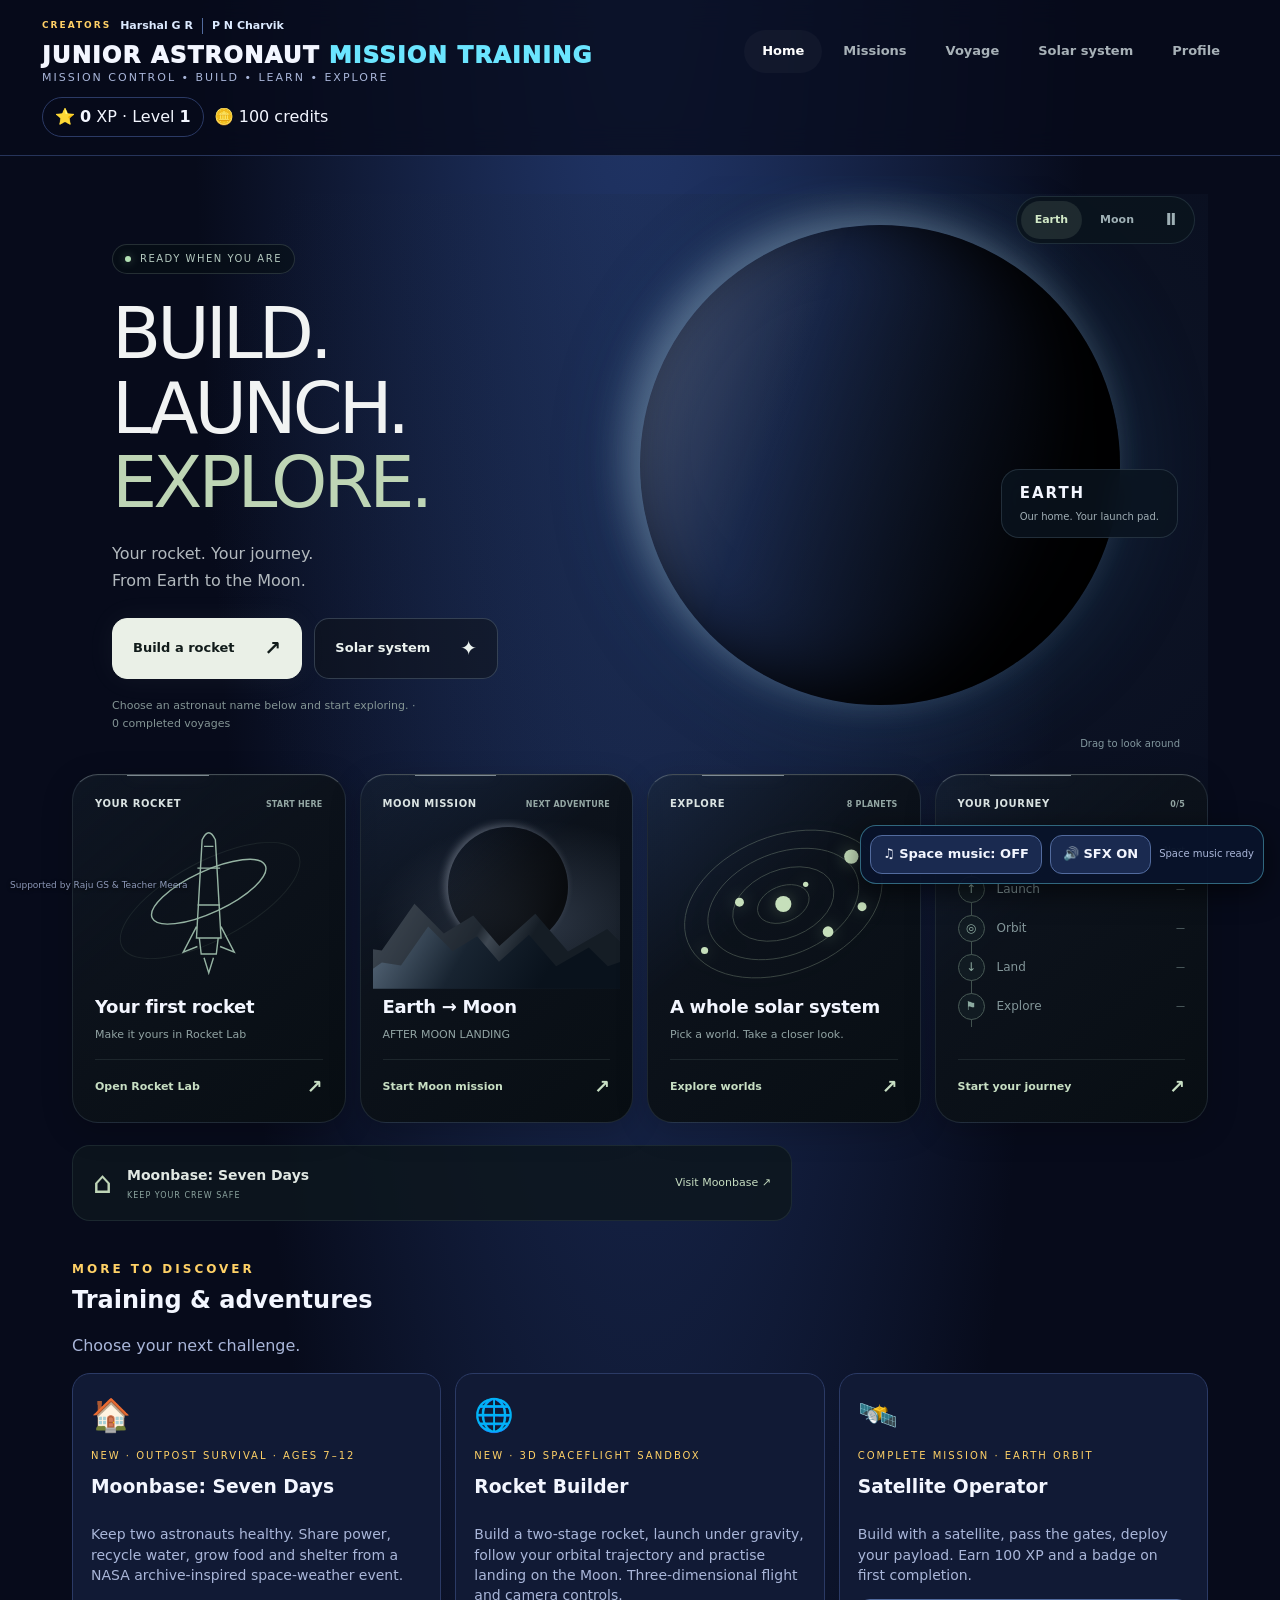
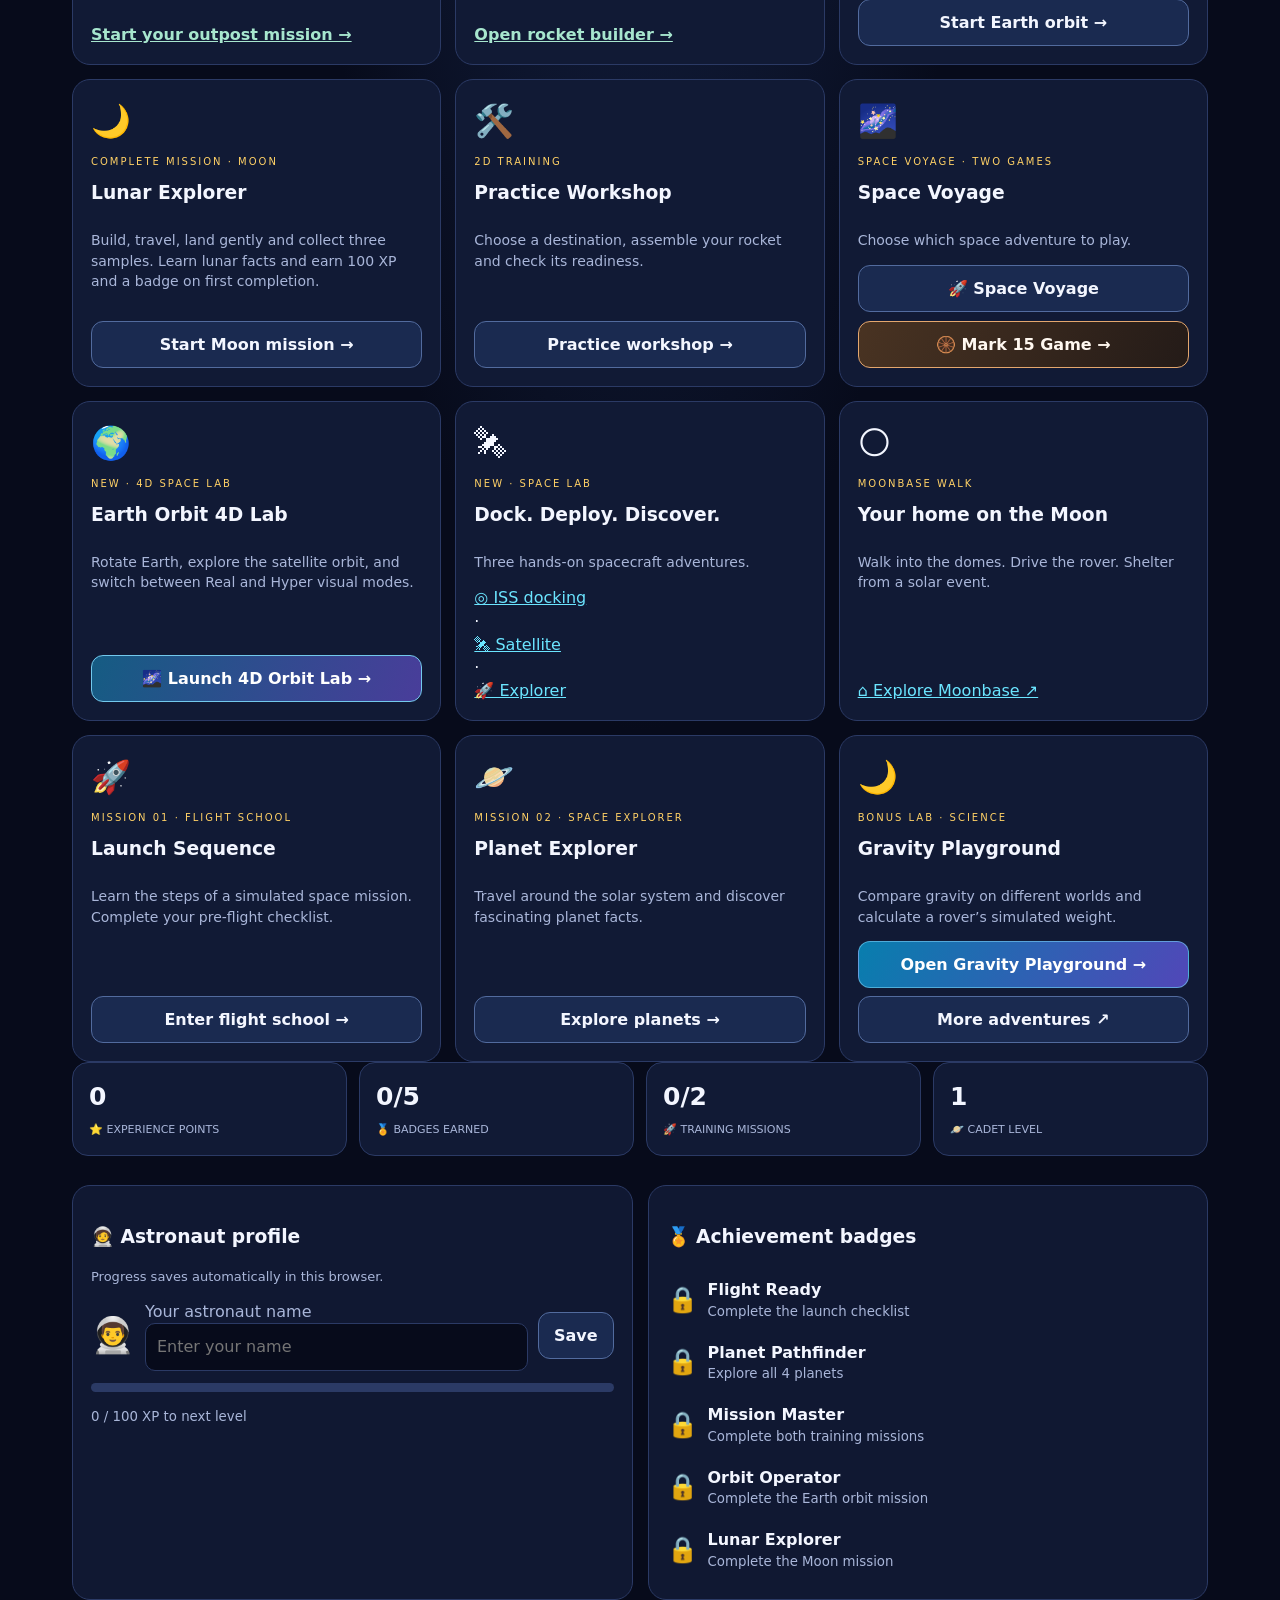
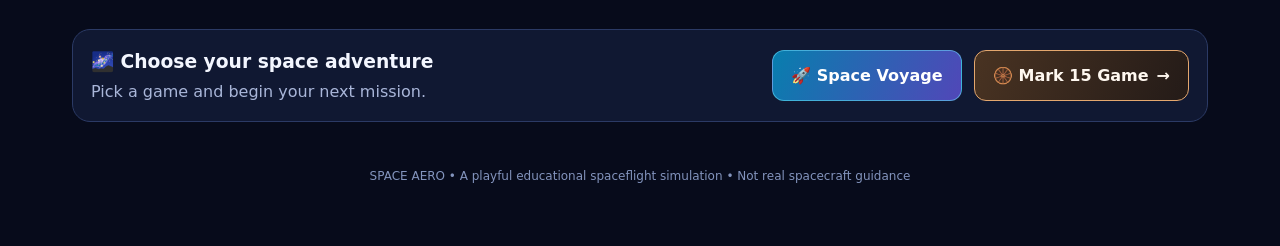
==== commit b312b369: "Connect recorded music to Mission Control and simulator scenes" ====
--- a/index.html
+++ b/index.html
@@ -335,26 +335,22 @@
 <div id="spaceAudioDock" aria-label="Built-in space audio">
  <button id="spaceMusicButton" type="button" aria-pressed="false">♫ Space music: OFF</button>
  <button id="spaceSfxButton" type="button" aria-pressed="true">🔊 SFX ON</button>
- <small id="spaceAudioStatus">Built-in audio · works offline</small>
+ <small id="spaceAudioStatus">Recorded space soundtrack</small>
 </div>
+<script src="simulator/audio.js?v=recorded-music-20261115"></script>
 <script>
 (()=>{'use strict';
- let ctx=null,music=false,sfx=true,master=null,oscillators=[],melodyTimer=null,step=0;
- const $=id=>document.getElementById(id);
- function audio(){if(!ctx){const C=window.AudioContext||window.webkitAudioContext;if(!C){$('spaceAudioStatus').textContent='Audio unavailable in this browser';return null}ctx=new C()}if(ctx.state==='suspended')ctx.resume();return ctx}
- function tone(freq,duration=.18,wave='sine',level=.07){const c=audio();if(!c||!sfx)return;const o=c.createOscillator(),g=c.createGain();o.type=wave;o.frequency.setValueAtTime(freq,c.currentTime);o.frequency.exponentialRampToValueAtTime(Math.max(60,freq*.72),c.currentTime+duration);g.gain.setValueAtTime(level,c.currentTime);g.gain.exponentialRampToValueAtTime(.001,c.currentTime+duration);o.connect(g);g.connect(c.destination);o.start();o.stop(c.currentTime+duration)}
- function playNote(freq){if(!music||!ctx||!master)return;const o=ctx.createOscillator(),g=ctx.createGain(),f=ctx.createBiquadFilter();o.type='triangle';o.frequency.value=freq;f.type='lowpass';f.frequency.value=3800;g.gain.setValueAtTime(.0001,ctx.currentTime);g.gain.linearRampToValueAtTime(.16,ctx.currentTime+.035);g.gain.exponentialRampToValueAtTime(.0001,ctx.currentTime+.68);o.connect(f);f.connect(g);g.connect(master);o.start();o.stop(ctx.currentTime+.72)}
- function start(){const c=audio();if(!c||music)return;master=c.createGain();master.gain.value=.52;master.connect(c.destination);
-  [164.81,246.94,329.63,493.88].forEach((hz,i)=>{const o=c.createOscillator(),g=c.createGain(),filter=c.createBiquadFilter();o.type=i>1?'sine':'triangle';o.frequency.value=hz;filter.type='lowpass';filter.frequency.value=1800;g.gain.value=[.075,.06,.045,.025][i];o.connect(filter);filter.connect(g);g.connect(master);o.start();oscillators.push(o)});
-  music=true;step=0;const notes=[1046.5,1318.51,1567.98,1760,1567.98,2093,1760,1567.98,1318.51,1567.98,2093,2349.32,2093,1760,1567.98,1318.51];playNote(notes[step]);step=(step+1)%notes.length;melodyTimer=setInterval(()=>{playNote(notes[step]);step=(step+1)%notes.length},420);
-  $('spaceMusicButton').textContent='♫ Space music: ON';$('spaceMusicButton').setAttribute('aria-pressed','true');$('spaceAudioStatus').textContent='Extra-high-pitch cinematic space melody playing'}
- function stop(){music=false;if(melodyTimer){clearInterval(melodyTimer);melodyTimer=null}oscillators.forEach(o=>{try{o.stop()}catch(e){}});oscillators=[];if(master){master.disconnect();master=null} $('spaceMusicButton').textContent='♫ Space music: OFF';$('spaceMusicButton').setAttribute('aria-pressed','false');$('spaceAudioStatus').textContent='Built-in audio ready · works offline'}
- $('spaceMusicButton').addEventListener('click',()=>music?stop():start());
- $('spaceSfxButton').addEventListener('click',()=>{sfx=!sfx;$('spaceSfxButton').textContent=sfx?'🔊 SFX ON':'🔇 SFX OFF';$('spaceSfxButton').setAttribute('aria-pressed',String(sfx));if(sfx)tone(1046.5,.12)});
- function unlockMusic(e){if(e.target.closest&&e.target.closest('#spaceAudioDock'))return;if(!music)start();if(e.target.closest&&(e.target.closest('button')||e.target.closest('a')))tone(880,.09,'sine',.035);document.removeEventListener('pointerdown',unlockMusic);document.removeEventListener('keydown',unlockMusic)}
- document.addEventListener('pointerdown',unlockMusic);document.addEventListener('keydown',unlockMusic);
+ const sound=new OrbitalAudio(),$=id=>document.getElementById(id);let started=false,sfx=true;
+ function ui(){const on=started&&sound.settings.music;$('spaceMusicButton').textContent=on?'♫ Space music: ON':'♫ Space music: OFF';$('spaceMusicButton').setAttribute('aria-pressed',String(on));$('spaceAudioStatus').textContent=sound.musicError||(on?'Orbiting Eternity':'Space music ready');}
+ function start(){started=true;sound.configure({music:true});sound.unlock().then(ui);ui();}
+ $('spaceMusicButton').onclick=()=>{if(!started||!sound.settings.music)start();else{sound.configure({music:false});ui();}};
+ $('spaceSfxButton').onclick=()=>{sfx=!sfx;$('spaceSfxButton').textContent=sfx?'🔊 SFX ON':'🔇 SFX OFF';$('spaceSfxButton').setAttribute('aria-pressed',String(sfx));};
+ function unlock(e){if(e.target.closest?.('#spaceAudioDock'))return;if(!started){started=true;sound.unlock().then(ui);ui();}if(sfx&&e.target.closest?.('button,a'))sound.cue('build');}
+ document.addEventListener('pointerdown',unlock);document.addEventListener('keydown',unlock);
+ document.addEventListener('visibilitychange',()=>sound.setBlocked(document.hidden));window.addEventListener('pagehide',()=>sound.setBlocked(true));window.addEventListener('pageshow',()=>sound.setBlocked(document.hidden));
+ ui();
 })();
-</script></script>
+</script>
 
 <script src="simulator/physics.js?v=parts-20261114-1"></script><script src="simulator/surface-engine.js?v=surface-20261114-1"></script><script src="outpost/engine.js"></script><script src="assets/page-navigation.js?v=pages-20261114-1"></script><script src="assets/dashboard-state.js?v=mission-control-20261114-1"></script><script src="assets/dashboard.js?v=mission-control-20261114-1"></script><script type="module" src="assets/dashboard-scene.js?v=mission-control-20261114-1"></script>
 
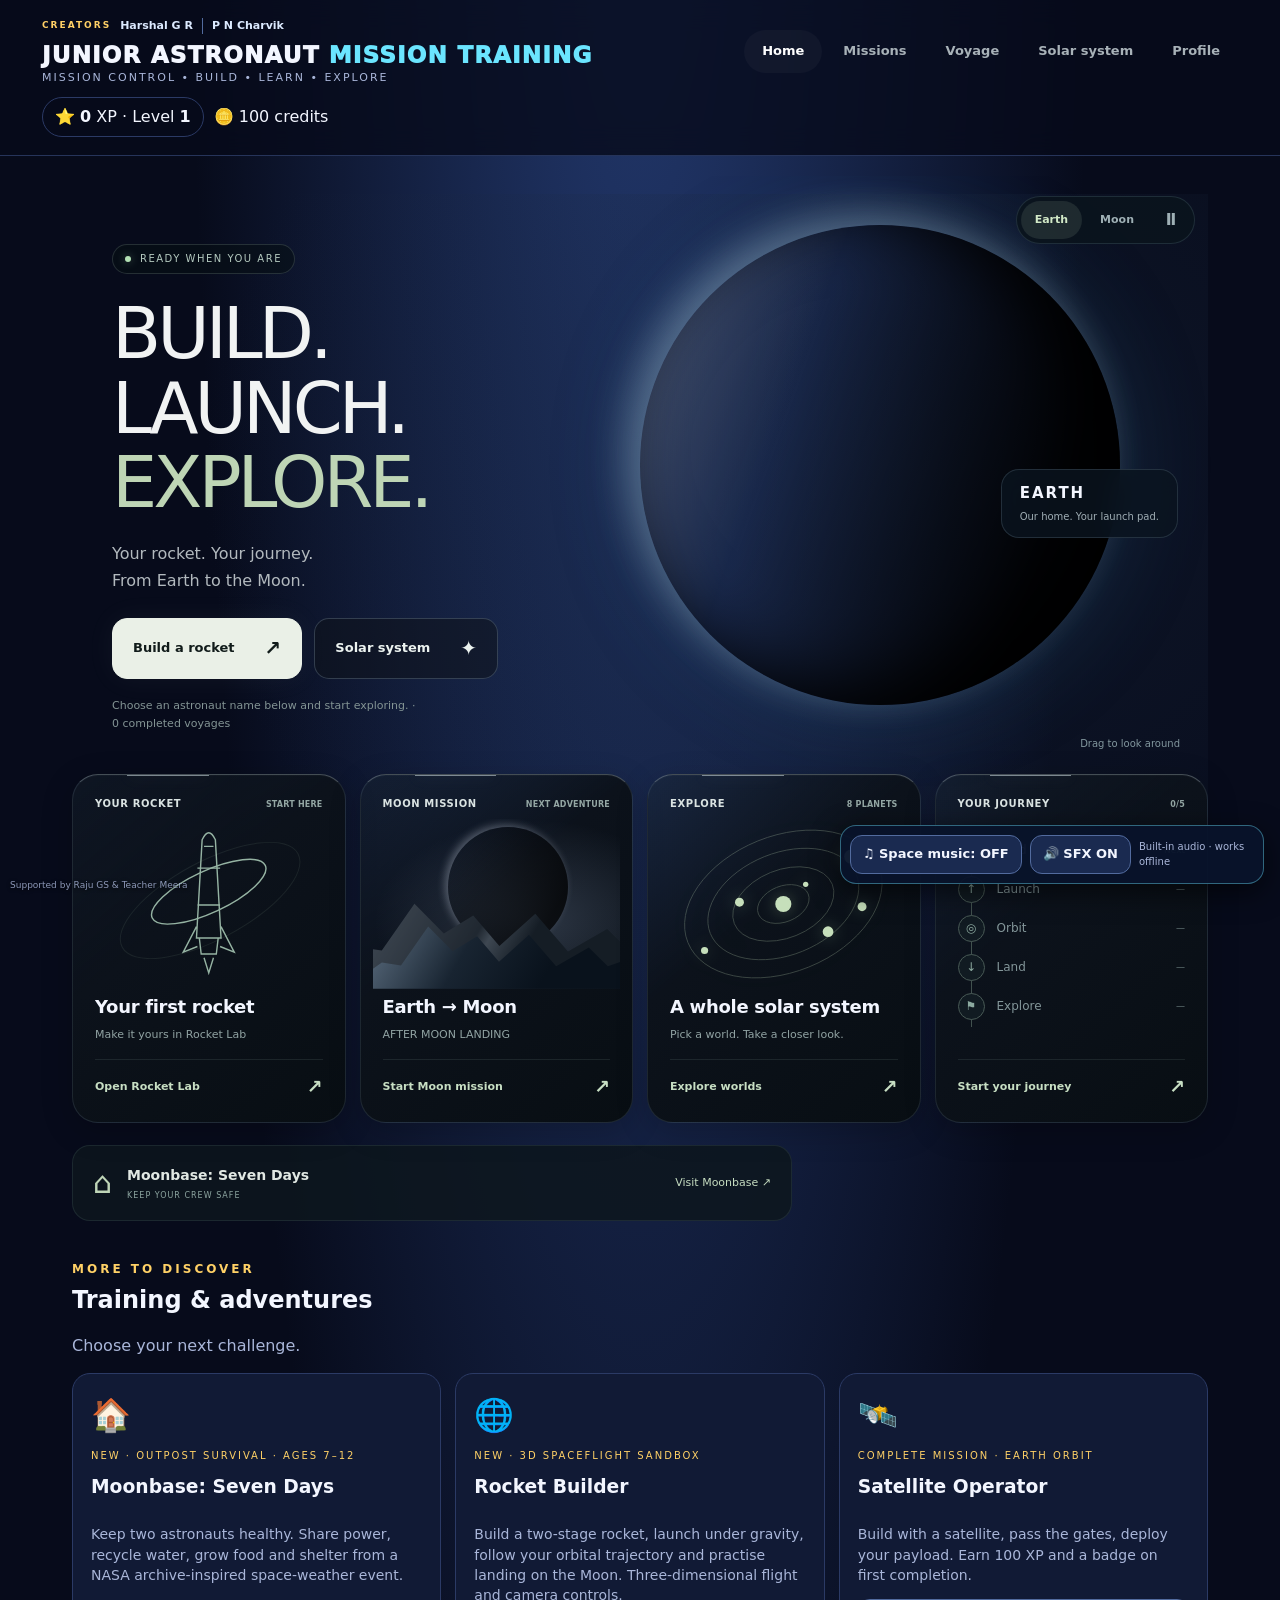
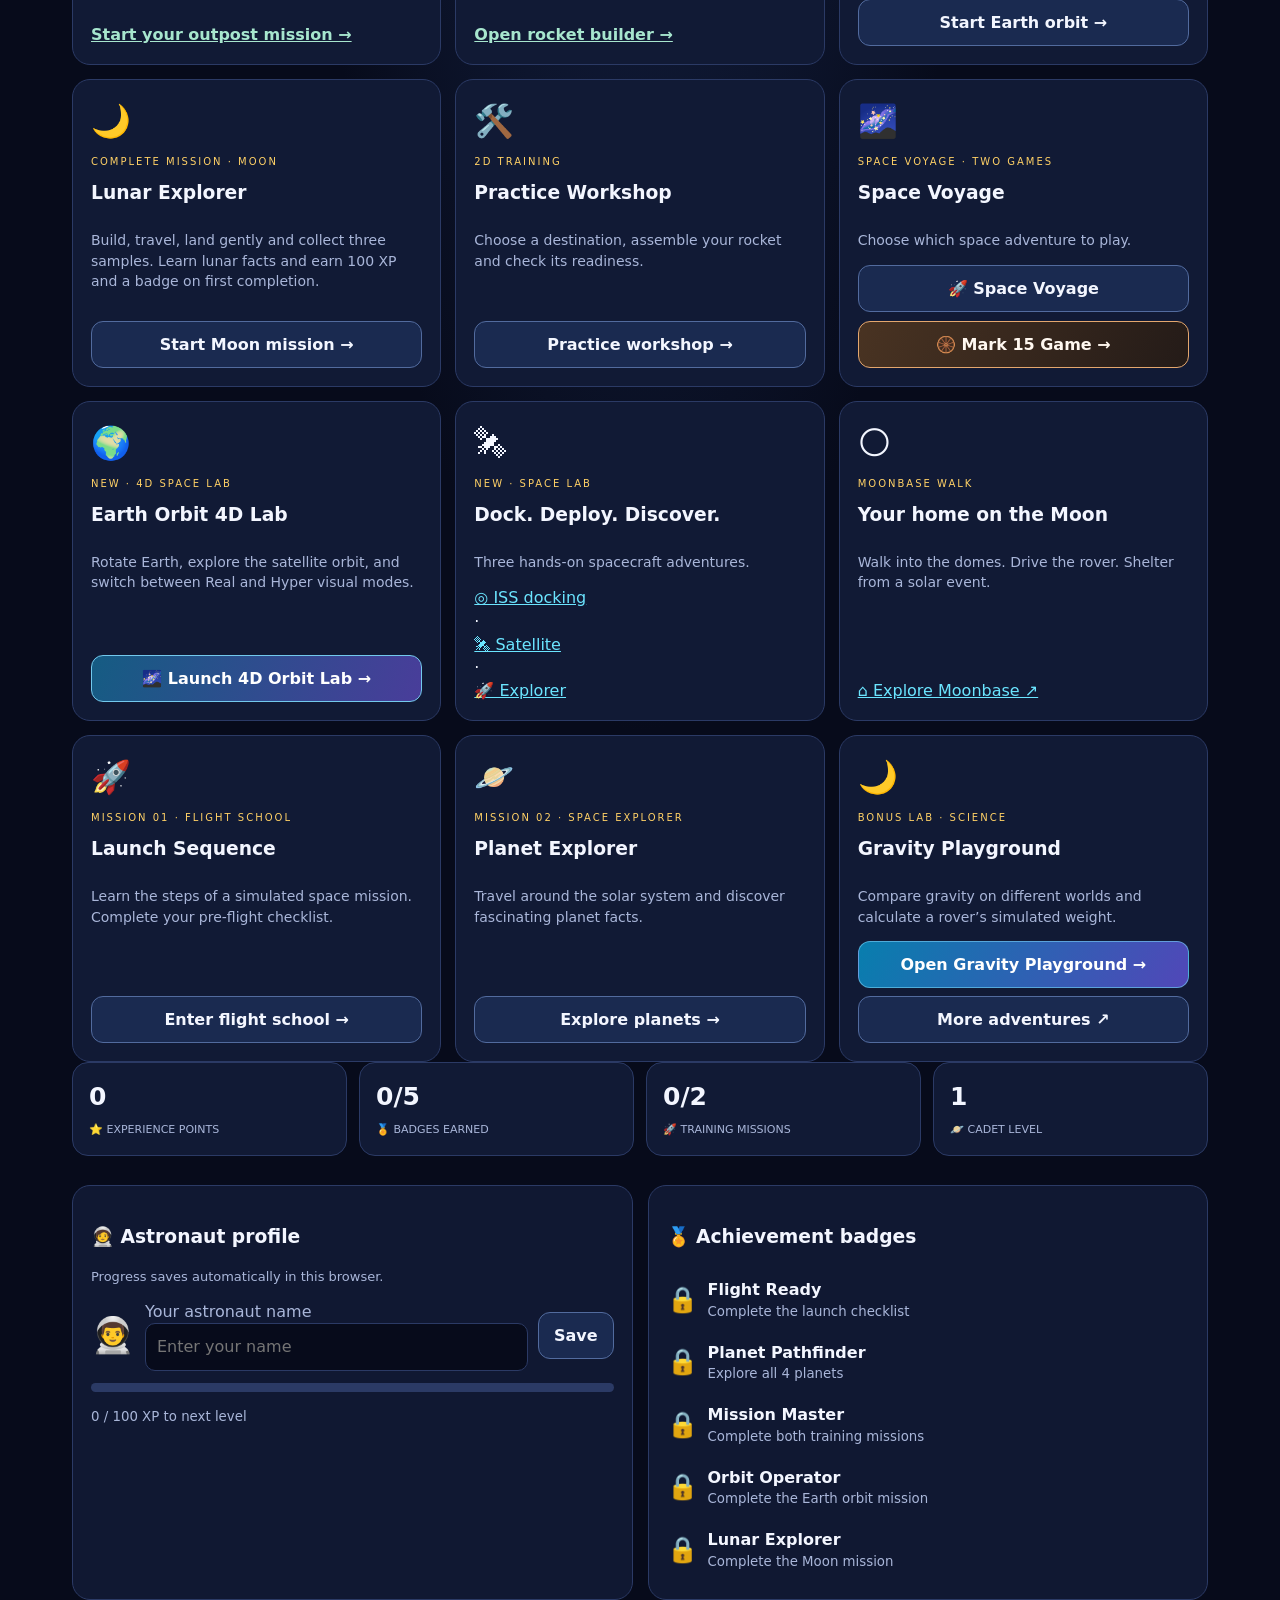
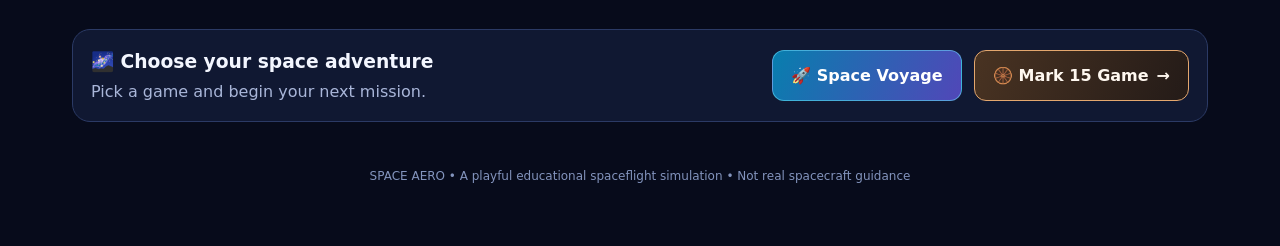
==== commit 9ccdb3fe: "Expand space voyage with solar system worlds and planetary landings" ====
--- a/index.html
+++ b/index.html
@@ -28,7 +28,7 @@
 @media(max-width:650px){.gravity-game-frame{height:1080px}.gravity-game-head{align-items:flex-start}}
 </style>
 <link rel="stylesheet" href="assets/voyage.css?v=mark15-gatekeeper-20261115">
-<script src="assets/voyage-engine.js?v=mark15-gatekeeper-20261115"></script>
+<script src="assets/voyage-engine.js?v=solar-landing-20261115"></script>
 <link rel="stylesheet" href="assets/dashboard.css?v=pages-20261114-1">
 </head>
 <body>
@@ -241,7 +241,7 @@
 })();
 
 </script>
-<script src="assets/voyage.js?v=mark15-gatekeeper-20261115"></script>
+<script src="assets/voyage.js?v=solar-landing-20261115"></script>
 <script>
 (()=>{
  const names={home:'Mission Control','a-launch':'Launch training',destination:'Choose destination',workshop:'Rocket Building',testing:'Rocket readiness',launch:'Space Voyage',explore:'Mission objectives',returned:'Mission results','a-planets':'Planet Explorer','a-gravity':'Gravity Playground'};
@@ -335,20 +335,31 @@
 <div id="spaceAudioDock" aria-label="Built-in space audio">
  <button id="spaceMusicButton" type="button" aria-pressed="false">♫ Space music: OFF</button>
  <button id="spaceSfxButton" type="button" aria-pressed="true">🔊 SFX ON</button>
- <small id="spaceAudioStatus">Recorded space soundtrack</small>
+ <small id="spaceAudioStatus">Built-in audio · works offline</small>
 </div>
-<script src="simulator/audio.js?v=recorded-music-20261115"></script>
 <script>
 (()=>{'use strict';
- const sound=new OrbitalAudio(),$=id=>document.getElementById(id);let started=false,sfx=true;
- function ui(){const on=started&&sound.settings.music;$('spaceMusicButton').textContent=on?'♫ Space music: ON':'♫ Space music: OFF';$('spaceMusicButton').setAttribute('aria-pressed',String(on));$('spaceAudioStatus').textContent=sound.musicError||(on?'Orbiting Eternity':'Space music ready');}
- function start(){started=true;sound.configure({music:true});sound.unlock().then(ui);ui();}
- $('spaceMusicButton').onclick=()=>{if(!started||!sound.settings.music)start();else{sound.configure({music:false});ui();}};
- $('spaceSfxButton').onclick=()=>{sfx=!sfx;$('spaceSfxButton').textContent=sfx?'🔊 SFX ON':'🔇 SFX OFF';$('spaceSfxButton').setAttribute('aria-pressed',String(sfx));};
- function unlock(e){if(e.target.closest?.('#spaceAudioDock'))return;if(!started){started=true;sound.unlock().then(ui);ui();}if(sfx&&e.target.closest?.('button,a'))sound.cue('build');}
- document.addEventListener('pointerdown',unlock);document.addEventListener('keydown',unlock);
- document.addEventListener('visibilitychange',()=>sound.setBlocked(document.hidden));window.addEventListener('pagehide',()=>sound.setBlocked(true));window.addEventListener('pageshow',()=>sound.setBlocked(document.hidden));
- ui();
+ let ctx=null,music=false,sfx=true,master=null,padNodes=[],musicTimers=[],step=0;
+ const $=id=>document.getElementById(id);
+ function audio(){if(!ctx){const C=window.AudioContext||window.webkitAudioContext;if(!C){$('spaceAudioStatus').textContent='Audio unavailable in this browser';return null}ctx=new C()}if(ctx.state==='suspended')ctx.resume();return ctx}
+ function tone(freq,duration=.16,wave='sine',level=.045){const c=audio();if(!c||!sfx)return;const o=c.createOscillator(),g=c.createGain();o.type=wave;o.frequency.setValueAtTime(freq,c.currentTime);g.gain.setValueAtTime(level,c.currentTime);g.gain.exponentialRampToValueAtTime(.001,c.currentTime+duration);o.connect(g);g.connect(c.destination);o.start();o.stop(c.currentTime+duration)}
+ function pad(freq,level,detune=0){const c=ctx,o=c.createOscillator(),g=c.createGain(),f=c.createBiquadFilter();o.type='sine';o.frequency.value=freq;o.detune.value=detune;f.type='lowpass';f.frequency.value=1150;g.gain.value=.0001;o.connect(f);f.connect(g);g.connect(master);o.start();g.gain.linearRampToValueAtTime(level,c.currentTime+3.5);padNodes.push({o,g})}
+ function bell(freq,when,duration=2.6,level=.075){if(!music||!ctx||!master)return;const o=ctx.createOscillator(),g=ctx.createGain(),f=ctx.createBiquadFilter();o.type='sine';o.frequency.setValueAtTime(freq,when);f.type='lowpass';f.frequency.value=2600;g.gain.setValueAtTime(.0001,when);g.gain.linearRampToValueAtTime(level,when+.16);g.gain.exponentialRampToValueAtTime(.0001,when+duration);o.connect(f);f.connect(g);g.connect(master);o.start(when);o.stop(when+duration+.05)}
+ function start(){const c=audio();if(!c||music)return;music=true;master=c.createGain();master.gain.value=.34;master.connect(c.destination);
+  // Original, slow-blooming space score: warm sustained harmony and a sparse, rising star-like melody.
+  const chords=[[146.83,220,293.66,369.99],[116.54,174.61,233.08,293.66],[130.81,196,261.63,329.63],[98,146.83,196,246.94]];
+  let chordIndex=0;
+  function setChord(){if(!music)return;const now=ctx.currentTime;padNodes.forEach(n=>{n.g.gain.cancelScheduledValues(now);n.g.gain.setTargetAtTime(.0001,now,.55);try{n.o.stop(now+2.2)}catch(e){}});padNodes=[];chords[chordIndex].forEach((hz,i)=>pad(hz,[.055,.038,.025,.016][i],i%2?4:-4));chordIndex=(chordIndex+1)%chords.length}
+  setChord();musicTimers.push(setInterval(setChord,8500));
+  const melody=[587.33,698.46,880,783.99,659.25,587.33,523.25,659.25,783.99,987.77,880,783.99,698.46,587.33,523.25,587.33];
+  function phrase(){if(!music)return;const now=ctx.currentTime;bell(melody[step],now,2.9,.065);if(step%4===0)bell(melody[(step+4)%melody.length]/2,now+.22,3.4,.035);step=(step+1)%melody.length}
+  phrase();musicTimers.push(setInterval(phrase,1750));
+  $('spaceMusicButton').textContent='♫ Space music: ON';$('spaceMusicButton').setAttribute('aria-pressed','true');$('spaceAudioStatus').textContent='Original cinematic space score playing'};
+ function stop(){music=false;musicTimers.forEach(clearInterval);musicTimers=[];padNodes.forEach(n=>{try{n.o.stop()}catch(e){}});padNodes=[];if(master){master.disconnect();master=null}$('spaceMusicButton').textContent='♫ Space music: OFF';$('spaceMusicButton').setAttribute('aria-pressed','false');$('spaceAudioStatus').textContent='Built-in audio ready · works offline'}
+ $('spaceMusicButton').addEventListener('click',()=>music?stop():start());
+ $('spaceSfxButton').addEventListener('click',()=>{sfx=!sfx;$('spaceSfxButton').textContent=sfx?'🔊 SFX ON':'🔇 SFX OFF';$('spaceSfxButton').setAttribute('aria-pressed',String(sfx));if(sfx)tone(880,.12)});
+ function unlockMusic(e){if(e.target.closest&&e.target.closest('#spaceAudioDock'))return;if(!music)start();if(e.target.closest&&(e.target.closest('button')||e.target.closest('a')))tone(660,.09,'sine',.025);document.removeEventListener('pointerdown',unlockMusic);document.removeEventListener('keydown',unlockMusic)}
+ document.addEventListener('pointerdown',unlockMusic);document.addEventListener('keydown',unlockMusic);
 })();
 </script>
 
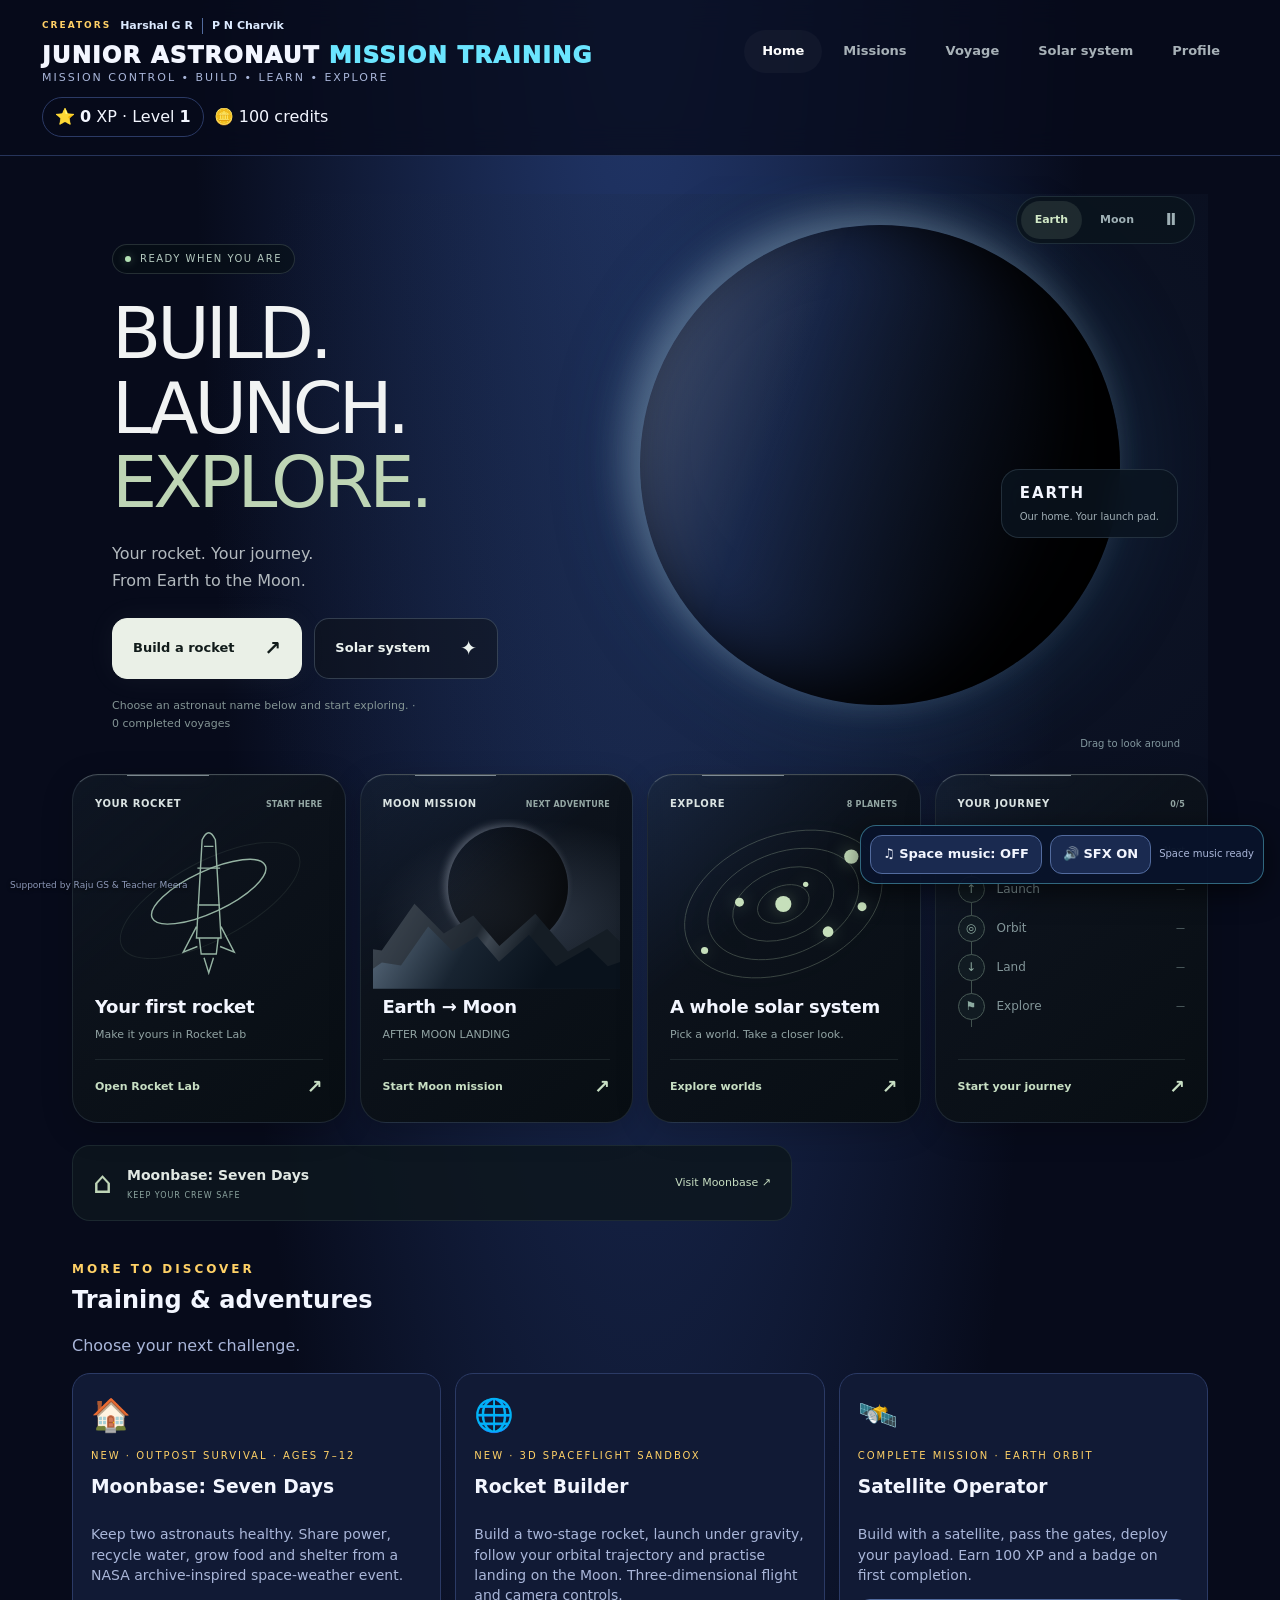
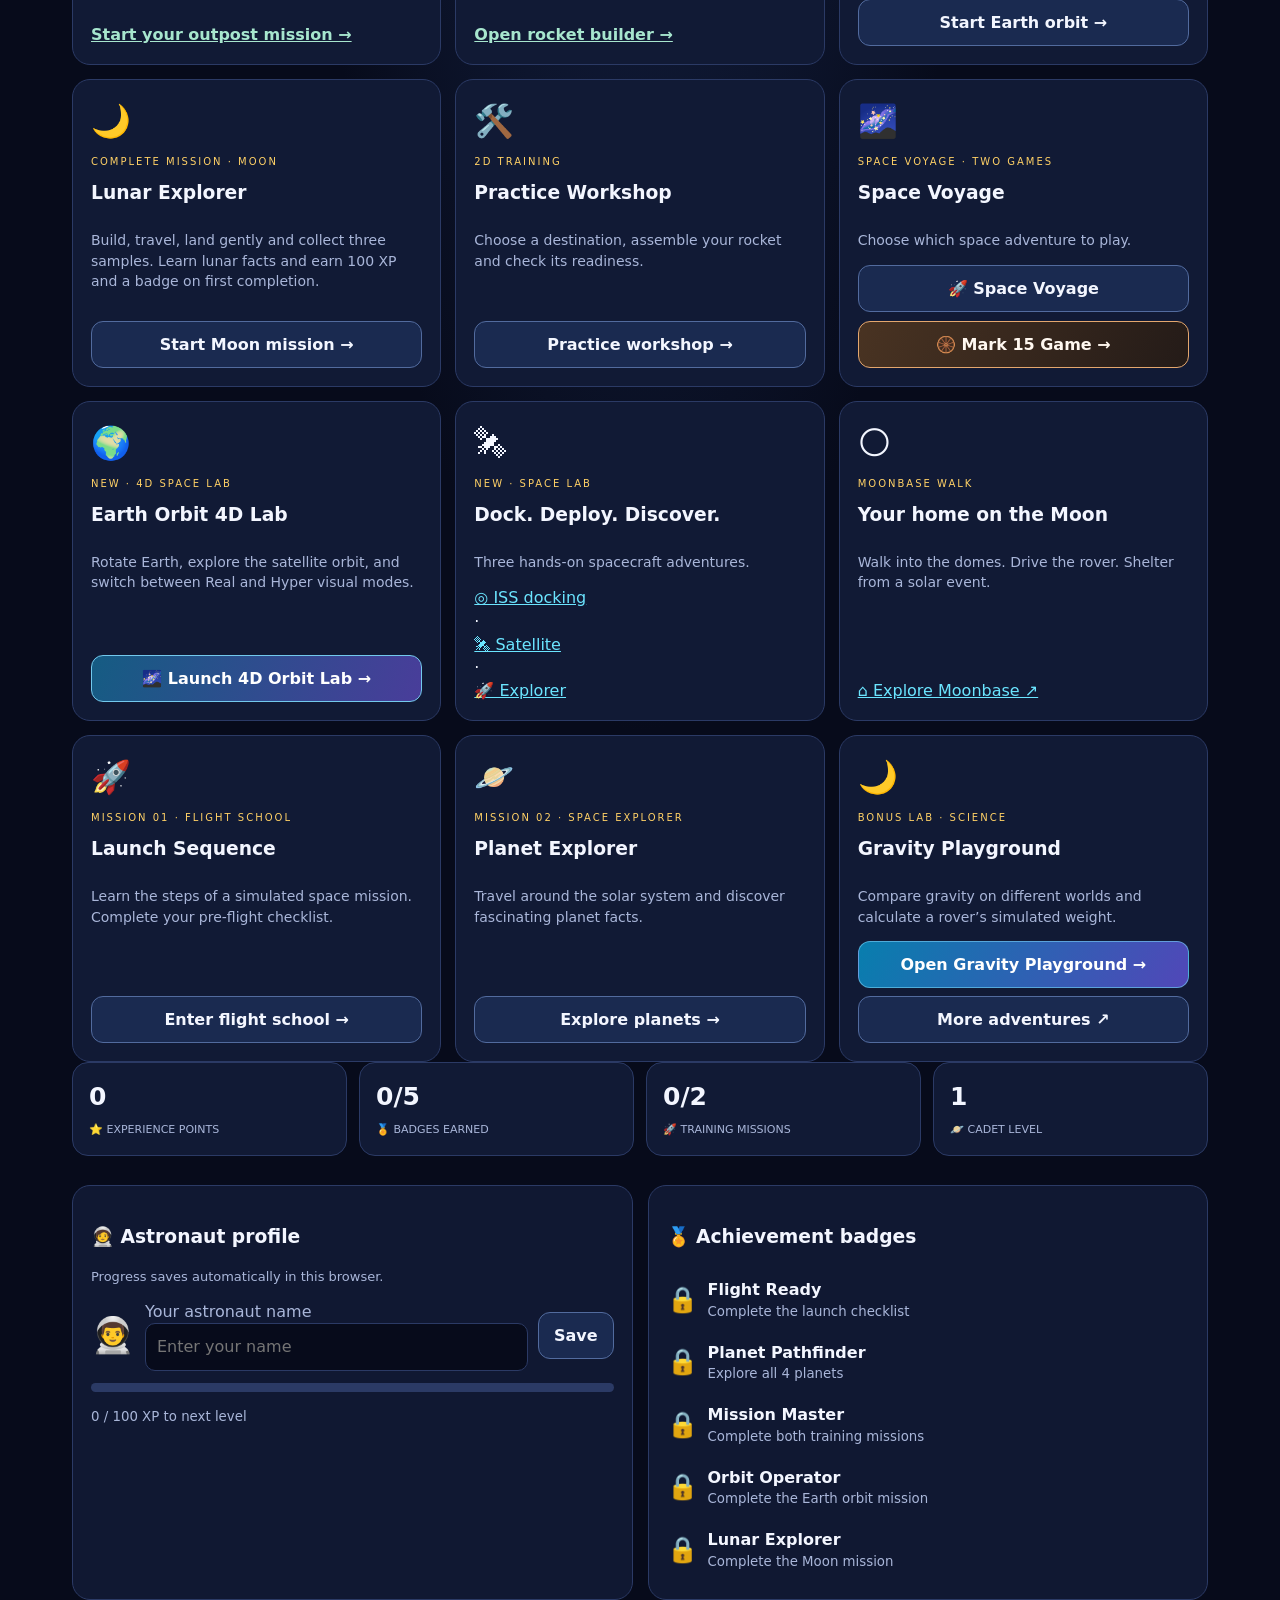
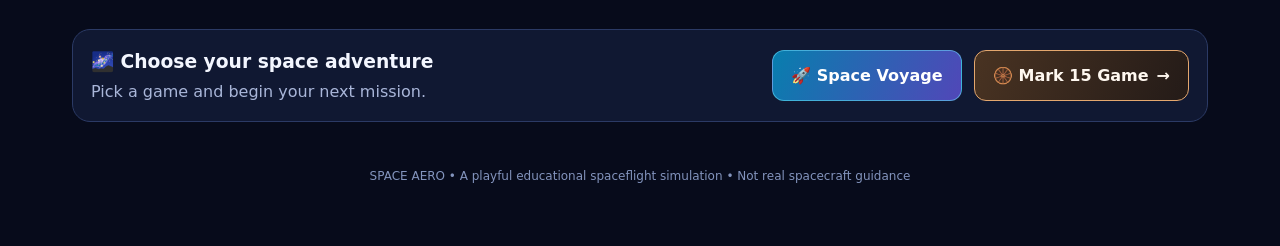
==== commit ee084f34: "Merge branch 'main' into codex/recorded-scene-music" ====
--- a/index.html
+++ b/index.html
@@ -123,7 +123,10 @@
 {name:'Mercury',emoji:'☀️',distance:'Inner planet',challenge:'Survey the rocky planet in the intense sunlight.'},
 {name:'Venus',emoji:'🟡',distance:'Cloud-covered world',challenge:'Study the thick atmosphere using a satellite.'},
 {name:'Asteroid Belt',emoji:'☄️',distance:'Deep-space route',challenge:'Map a small asteroid and collect science data.'},
-{name:'Earth Orbit',emoji:'🌍',distance:'Home orbit',challenge:'Deploy an observation satellite above Earth.'}
+{name:'Earth Orbit',emoji:'🌍',distance:'Home orbit',challenge:'Deploy an observation satellite above Earth.'},
+{name:'Uranus',emoji:'🩵',distance:'Ice giant',challenge:'Observe the blue-green ice giant from a safe orbital flyby.'},
+{name:'Neptune',emoji:'🔵',distance:'Distant ice giant',challenge:'Explore the distant blue world from orbit.'},
+{name:'Pluto',emoji:'🧊',distance:'Dwarf planet',challenge:'Visit the icy dwarf planet and map its frozen plains.'}
 ];
 const parts=[
 {id:'engine',name:'Engine',emoji:'🔥',desc:'Provides thrust',cost:15},
@@ -241,7 +244,7 @@
 })();
 
 </script>
-<script src="assets/voyage.js?v=solar-landing-20261115"></script>
+<script src="assets/voyage.js?v=solar-system-flight-20261115"></script>
 <script>
 (()=>{
  const names={home:'Mission Control','a-launch':'Launch training',destination:'Choose destination',workshop:'Rocket Building',testing:'Rocket readiness',launch:'Space Voyage',explore:'Mission objectives',returned:'Mission results','a-planets':'Planet Explorer','a-gravity':'Gravity Playground'};
@@ -335,31 +338,20 @@
 <div id="spaceAudioDock" aria-label="Built-in space audio">
  <button id="spaceMusicButton" type="button" aria-pressed="false">♫ Space music: OFF</button>
  <button id="spaceSfxButton" type="button" aria-pressed="true">🔊 SFX ON</button>
- <small id="spaceAudioStatus">Built-in audio · works offline</small>
+ <small id="spaceAudioStatus">Recorded space soundtrack</small>
 </div>
+<script src="simulator/audio.js?v=recorded-music-20261115"></script>
 <script>
 (()=>{'use strict';
- let ctx=null,music=false,sfx=true,master=null,padNodes=[],musicTimers=[],step=0;
- const $=id=>document.getElementById(id);
- function audio(){if(!ctx){const C=window.AudioContext||window.webkitAudioContext;if(!C){$('spaceAudioStatus').textContent='Audio unavailable in this browser';return null}ctx=new C()}if(ctx.state==='suspended')ctx.resume();return ctx}
- function tone(freq,duration=.16,wave='sine',level=.045){const c=audio();if(!c||!sfx)return;const o=c.createOscillator(),g=c.createGain();o.type=wave;o.frequency.setValueAtTime(freq,c.currentTime);g.gain.setValueAtTime(level,c.currentTime);g.gain.exponentialRampToValueAtTime(.001,c.currentTime+duration);o.connect(g);g.connect(c.destination);o.start();o.stop(c.currentTime+duration)}
- function pad(freq,level,detune=0){const c=ctx,o=c.createOscillator(),g=c.createGain(),f=c.createBiquadFilter();o.type='sine';o.frequency.value=freq;o.detune.value=detune;f.type='lowpass';f.frequency.value=1150;g.gain.value=.0001;o.connect(f);f.connect(g);g.connect(master);o.start();g.gain.linearRampToValueAtTime(level,c.currentTime+3.5);padNodes.push({o,g})}
- function bell(freq,when,duration=2.6,level=.075){if(!music||!ctx||!master)return;const o=ctx.createOscillator(),g=ctx.createGain(),f=ctx.createBiquadFilter();o.type='sine';o.frequency.setValueAtTime(freq,when);f.type='lowpass';f.frequency.value=2600;g.gain.setValueAtTime(.0001,when);g.gain.linearRampToValueAtTime(level,when+.16);g.gain.exponentialRampToValueAtTime(.0001,when+duration);o.connect(f);f.connect(g);g.connect(master);o.start(when);o.stop(when+duration+.05)}
- function start(){const c=audio();if(!c||music)return;music=true;master=c.createGain();master.gain.value=.34;master.connect(c.destination);
-  // Original, slow-blooming space score: warm sustained harmony and a sparse, rising star-like melody.
-  const chords=[[146.83,220,293.66,369.99],[116.54,174.61,233.08,293.66],[130.81,196,261.63,329.63],[98,146.83,196,246.94]];
-  let chordIndex=0;
-  function setChord(){if(!music)return;const now=ctx.currentTime;padNodes.forEach(n=>{n.g.gain.cancelScheduledValues(now);n.g.gain.setTargetAtTime(.0001,now,.55);try{n.o.stop(now+2.2)}catch(e){}});padNodes=[];chords[chordIndex].forEach((hz,i)=>pad(hz,[.055,.038,.025,.016][i],i%2?4:-4));chordIndex=(chordIndex+1)%chords.length}
-  setChord();musicTimers.push(setInterval(setChord,8500));
-  const melody=[587.33,698.46,880,783.99,659.25,587.33,523.25,659.25,783.99,987.77,880,783.99,698.46,587.33,523.25,587.33];
-  function phrase(){if(!music)return;const now=ctx.currentTime;bell(melody[step],now,2.9,.065);if(step%4===0)bell(melody[(step+4)%melody.length]/2,now+.22,3.4,.035);step=(step+1)%melody.length}
-  phrase();musicTimers.push(setInterval(phrase,1750));
-  $('spaceMusicButton').textContent='♫ Space music: ON';$('spaceMusicButton').setAttribute('aria-pressed','true');$('spaceAudioStatus').textContent='Original cinematic space score playing'};
- function stop(){music=false;musicTimers.forEach(clearInterval);musicTimers=[];padNodes.forEach(n=>{try{n.o.stop()}catch(e){}});padNodes=[];if(master){master.disconnect();master=null}$('spaceMusicButton').textContent='♫ Space music: OFF';$('spaceMusicButton').setAttribute('aria-pressed','false');$('spaceAudioStatus').textContent='Built-in audio ready · works offline'}
- $('spaceMusicButton').addEventListener('click',()=>music?stop():start());
- $('spaceSfxButton').addEventListener('click',()=>{sfx=!sfx;$('spaceSfxButton').textContent=sfx?'🔊 SFX ON':'🔇 SFX OFF';$('spaceSfxButton').setAttribute('aria-pressed',String(sfx));if(sfx)tone(880,.12)});
- function unlockMusic(e){if(e.target.closest&&e.target.closest('#spaceAudioDock'))return;if(!music)start();if(e.target.closest&&(e.target.closest('button')||e.target.closest('a')))tone(660,.09,'sine',.025);document.removeEventListener('pointerdown',unlockMusic);document.removeEventListener('keydown',unlockMusic)}
- document.addEventListener('pointerdown',unlockMusic);document.addEventListener('keydown',unlockMusic);
+ const sound=new OrbitalAudio(),$=id=>document.getElementById(id);let started=false,sfx=true;
+ function ui(){const on=started&&sound.settings.music;$('spaceMusicButton').textContent=on?'♫ Space music: ON':'♫ Space music: OFF';$('spaceMusicButton').setAttribute('aria-pressed',String(on));$('spaceAudioStatus').textContent=sound.musicError||(on?'Orbiting Eternity':'Space music ready');}
+ function start(){started=true;sound.configure({music:true});sound.unlock().then(ui);ui();}
+ $('spaceMusicButton').onclick=()=>{if(!started||!sound.settings.music)start();else{sound.configure({music:false});ui();}};
+ $('spaceSfxButton').onclick=()=>{sfx=!sfx;$('spaceSfxButton').textContent=sfx?'🔊 SFX ON':'🔇 SFX OFF';$('spaceSfxButton').setAttribute('aria-pressed',String(sfx));};
+ function unlock(e){if(e.target.closest?.('#spaceAudioDock'))return;if(!started){started=true;sound.unlock().then(ui);ui();}if(sfx&&e.target.closest?.('button,a'))sound.cue('build');}
+ document.addEventListener('pointerdown',unlock);document.addEventListener('keydown',unlock);
+ document.addEventListener('visibilitychange',()=>sound.setBlocked(document.hidden));window.addEventListener('pagehide',()=>sound.setBlocked(true));window.addEventListener('pageshow',()=>sound.setBlocked(document.hidden));
+ ui();
 })();
 </script>
 
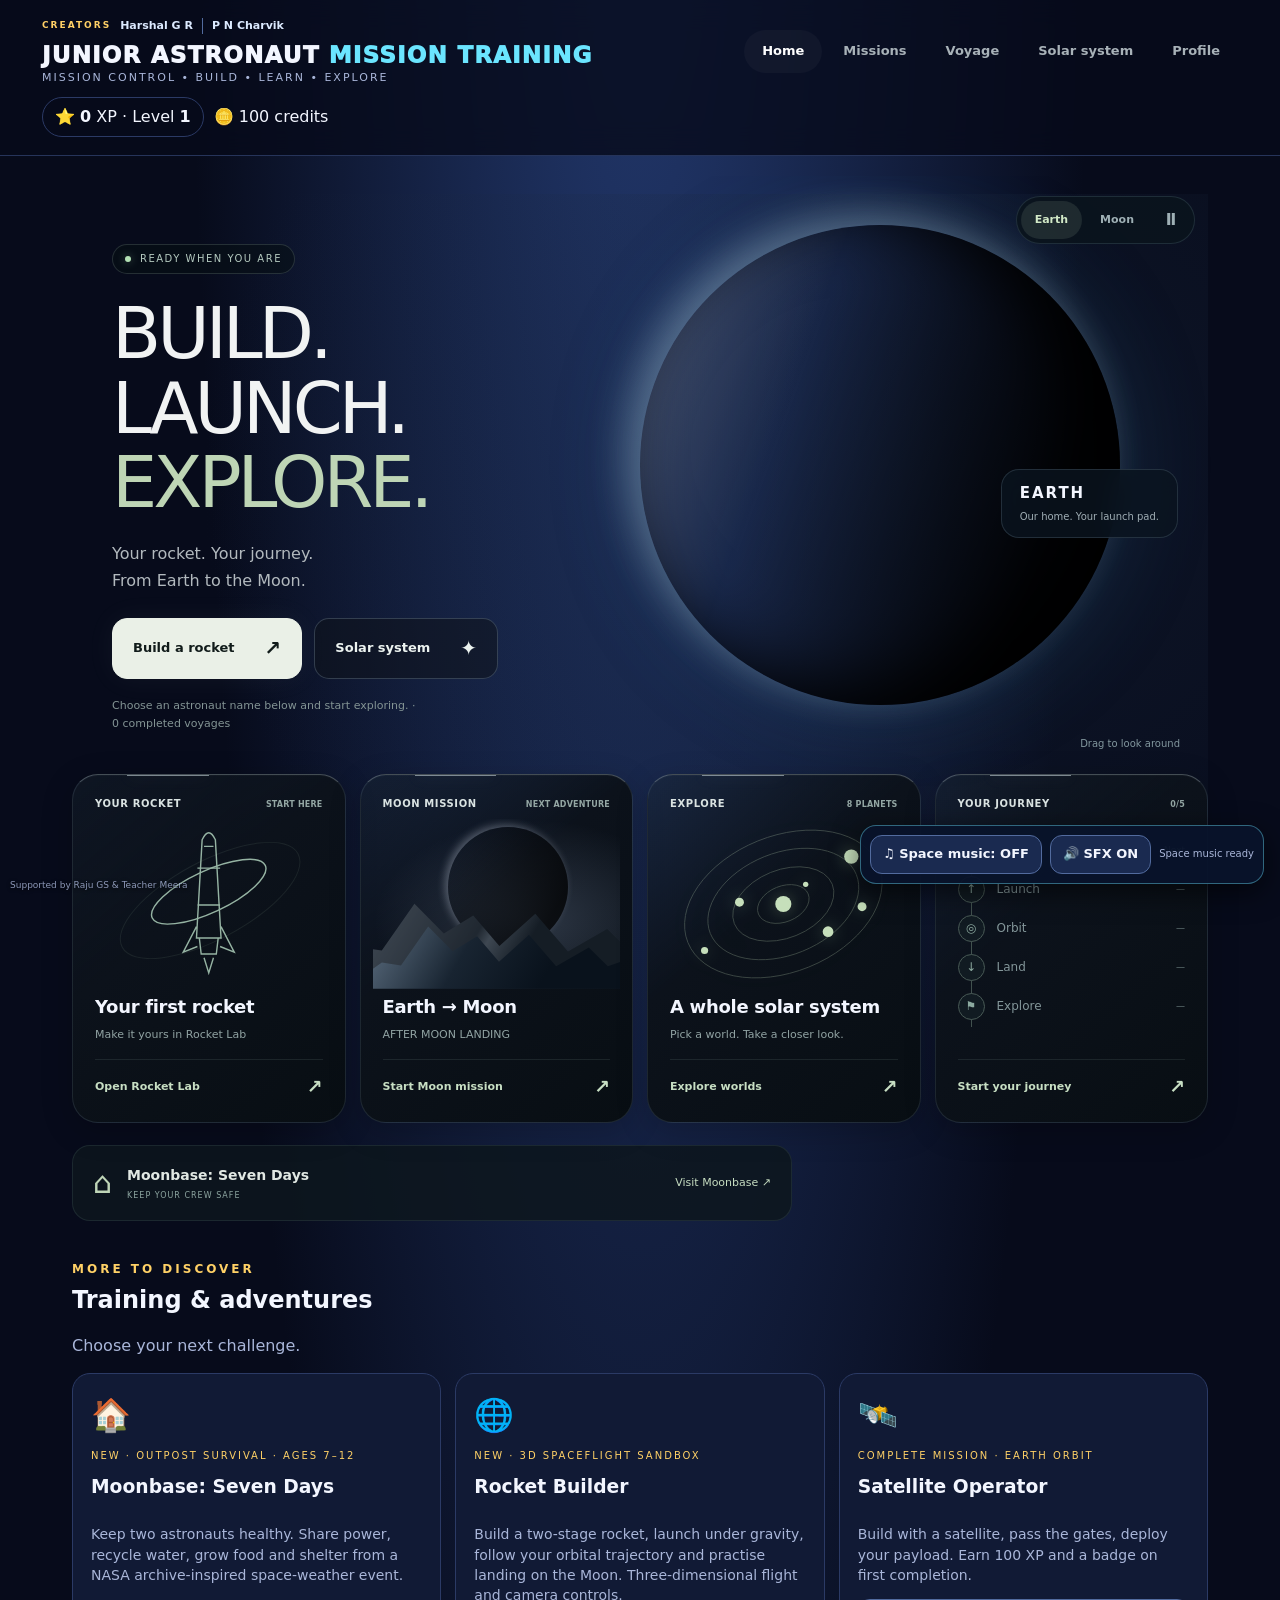
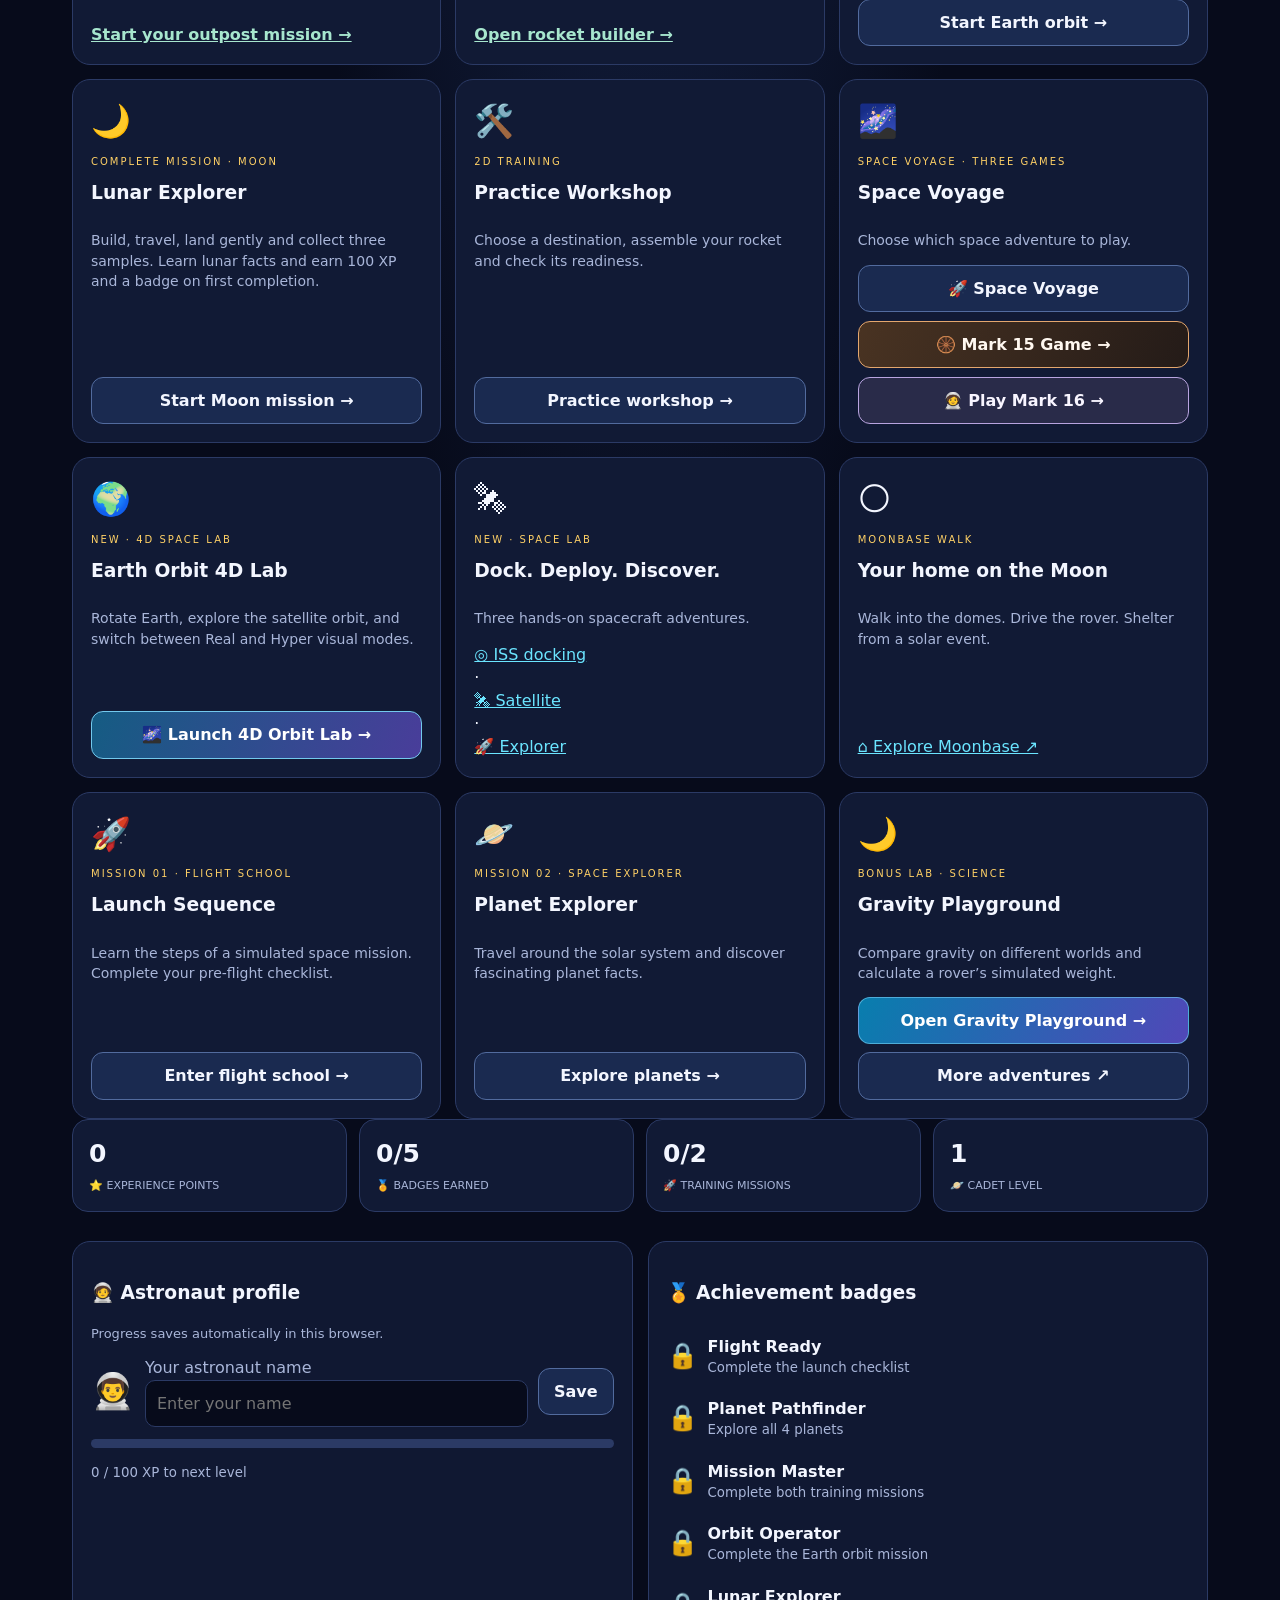
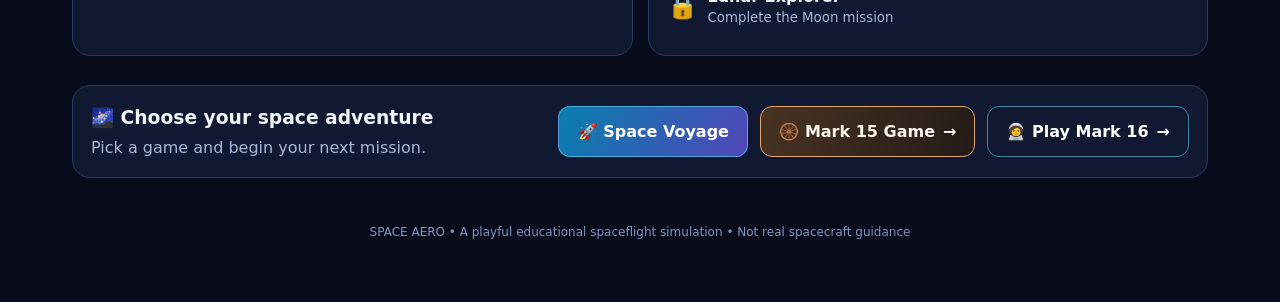
==== commit bc377963: "Play Beyond the Event Horizon in Mark 15 and expose Mark 16 navigation" ====
--- a/index.html
+++ b/index.html
@@ -55,7 +55,7 @@
 <article class="mission"><span class="emoji">🛰️</span><span class="tag">COMPLETE MISSION · EARTH ORBIT</span><h3>Satellite Operator</h3><p>Build with a satellite, pass the gates, deploy your payload. Earn 100 XP and a badge on first completion.</p><button onclick="SpaceMissions.choose('Earth Orbit')">Start Earth orbit →</button></article>
 <article class="mission"><span class="emoji">🌙</span><span class="tag">COMPLETE MISSION · MOON</span><h3>Lunar Explorer</h3><p>Build, travel, land gently and collect three samples. Learn lunar facts and earn 100 XP and a badge on first completion.</p><button onclick="SpaceMissions.choose('Moon')">Start Moon mission →</button></article>
 <article class="mission"><span class="emoji">🛠️</span><span class="tag">2D TRAINING</span><h3>Practice Workshop</h3><p>Choose a destination, assemble your rocket and check its readiness.</p><button id="startBtn" onclick="MissionControl.open('destination')">Practice workshop →</button></article>
-<article id="voyage" class="mission"><span class="emoji">🌌</span><span class="tag">SPACE VOYAGE · TWO GAMES</span><h3>Space Voyage</h3><p>Choose which space adventure to play.</p><button onclick="MissionControl.voyage()">🚀 Space Voyage</button><a href="mark-15/" style="display:inline-flex;align-items:center;justify-content:center;margin-top:9px;padding:11px 15px;border:1px solid #e4a76e;border-radius:12px;background:linear-gradient(110deg,#493322,#241b18);color:#fff8f0;text-decoration:none;font-weight:800">🛞 Mark 15 Game →</a></article>
+<article id="voyage" class="mission"><span class="emoji">🌌</span><span class="tag">SPACE VOYAGE · THREE GAMES</span><h3>Space Voyage</h3><p>Choose which space adventure to play.</p><button onclick="MissionControl.voyage()">🚀 Space Voyage</button><a href="mark-15/" style="display:inline-flex;align-items:center;justify-content:center;margin-top:9px;padding:11px 15px;border:1px solid #e4a76e;border-radius:12px;background:linear-gradient(110deg,#493322,#241b18);color:#fff8f0;text-decoration:none;font-weight:800">🛞 Mark 15 Game →</a><a class="mark16-link" href="mark-16/" style="display:inline-flex;align-items:center;justify-content:center;margin-top:9px;padding:11px 15px;border:1px solid #b8a4df;border-radius:12px;background:#292b49;color:#f8f5ff;text-decoration:none;font-weight:800">🧑‍🚀 Play Mark 16 →</a></article>
 <article class="mission"><span class="emoji">🌍</span><span class="tag">NEW · 4D SPACE LAB</span><h3>Earth Orbit 4D Lab</h3><p>Rotate Earth, explore the satellite orbit, and switch between Real and Hyper visual modes.</p><a href="earth-orbit-4d.html" style="display:inline-flex;align-items:center;justify-content:center;margin-top:auto;padding:11px 15px;border:1px solid #73c9ed;border-radius:12px;background:linear-gradient(110deg,#155c83,#493d9a);color:#fff;text-decoration:none;font-weight:800">🌌 Launch 4D Orbit Lab →</a></article><article class="mission"><span class="emoji">🛰</span><span class="tag">NEW · SPACE LAB</span><h3>Dock. Deploy. Discover.</h3><p>Three hands-on spacecraft adventures.</p><a href="space-lab/?mode=dock">◎ ISS docking</a> · <a href="space-lab/?mode=satellite">🛰 Satellite</a> · <a href="space-lab/?mode=explore">🚀 Explorer</a></article><article class="mission"><span class="emoji">🌕</span><span class="tag">MOONBASE WALK</span><h3>Your home on the Moon</h3><p>Walk into the domes. Drive the rover. Shelter from a solar event.</p><a href="simulator/?survey=new">⌂ Explore Moonbase ↗</a></article>
 <article class="mission"><span class="emoji">🚀</span><span class="tag">MISSION 01 · FLIGHT SCHOOL</span><h3>Launch Sequence</h3><p>Learn the steps of a simulated space mission. Complete your pre-flight checklist.</p><button onclick="Academy.openMission('launch')">Enter flight school →</button></article>
 <article class="mission"><span class="emoji">🪐</span><span class="tag">MISSION 02 · SPACE EXPLORER</span><h3>Planet Explorer</h3><p>Travel around the solar system and discover fascinating planet facts.</p><button onclick="Academy.openMission('planets')">Explore planets →</button></article>
@@ -63,7 +63,7 @@
 <article class="mission"><span class="emoji">🌙</span><span class="tag">BONUS LAB · SCIENCE</span><h3>Gravity Playground</h3><p>Compare gravity on different worlds and calculate a rover’s simulated weight.</p><a href="gravity-playground/" style="display:inline-flex;align-items:center;justify-content:center;margin-top:auto;padding:11px 15px;border:1px solid #70c9f0a6;border-radius:12px;background:linear-gradient(120deg,#087eae,#5147b8);color:#fff;text-decoration:none;font-weight:800">Open Gravity Playground →</a><button onclick="Academy.openMission('gravity')" style="margin-top:8px">More adventures ↗</button></article>
 </div>
 <div class="stats"><div class="stat"><strong id="a-xpStat">0</strong><span>⭐ EXPERIENCE POINTS</span></div><div class="stat"><strong id="a-badgeStat">0/5</strong><span>🏅 BADGES EARNED</span></div><div class="stat"><strong id="a-missionStat">0/2</strong><span>🚀 TRAINING MISSIONS</span></div><div class="stat"><strong id="a-levelStat">1</strong><span>🪐 CADET LEVEL</span></div></div>
-<div id="profile" class="bottomgrid"><div class="panel"><h3>🧑‍🚀 Astronaut profile</h3><p class="muted" id="saveStatus" role="status">Progress saves automatically in this browser.</p><div class="profile-row"><div class="avatar">👨‍🚀</div><div style="flex:1"><label for="a-cadetName" class="sub">Your astronaut name</label><input id="a-cadetName" maxlength="22" placeholder="Enter your name"></div><button onclick="Academy.saveName()">Save</button></div><div class="bar"><div id="a-xpBar"></div></div><small class="sub" id="a-nextLevel">0 / 100 XP to next level</small></div><div class="panel"><h3>🏅 Achievement badges</h3><div id="a-achievements"><div class="achievement"><span>🔒</span><div><b>Flight Ready</b><small>Complete the launch checklist</small></div></div><div class="achievement"><span>🔒</span><div><b>Planet Pathfinder</b><small>Explore all 4 planets</small></div></div><div class="achievement"><span>🔒</span><div><b>Mission Master</b><small>Complete both training missions</small></div></div></div></div><div class="panel adventure-panel"><div><h3>🌌 Choose your space adventure</h3><p class="muted">Pick a game and begin your next mission.</p></div><div class="adventure-actions"><button class="adventure-voyage" onclick="MissionControl.voyage()">🚀 Space Voyage</button><a class="adventure-mark15" href="mark-15/">🛞 Mark 15 Game <span>→</span></a></div></div></div>
+<div id="profile" class="bottomgrid"><div class="panel"><h3>🧑‍🚀 Astronaut profile</h3><p class="muted" id="saveStatus" role="status">Progress saves automatically in this browser.</p><div class="profile-row"><div class="avatar">👨‍🚀</div><div style="flex:1"><label for="a-cadetName" class="sub">Your astronaut name</label><input id="a-cadetName" maxlength="22" placeholder="Enter your name"></div><button onclick="Academy.saveName()">Save</button></div><div class="bar"><div id="a-xpBar"></div></div><small class="sub" id="a-nextLevel">0 / 100 XP to next level</small></div><div class="panel"><h3>🏅 Achievement badges</h3><div id="a-achievements"><div class="achievement"><span>🔒</span><div><b>Flight Ready</b><small>Complete the launch checklist</small></div></div><div class="achievement"><span>🔒</span><div><b>Planet Pathfinder</b><small>Explore all 4 planets</small></div></div><div class="achievement"><span>🔒</span><div><b>Mission Master</b><small>Complete both training missions</small></div></div></div></div><div class="panel adventure-panel"><div><h3>🌌 Choose your space adventure</h3><p class="muted">Pick a game and begin your next mission.</p></div><div class="adventure-actions"><button class="adventure-voyage" onclick="MissionControl.voyage()">🚀 Space Voyage</button><a class="adventure-mark15" href="mark-15/">🛞 Mark 15 Game <span>→</span></a><a class="adventure-mark16" href="mark-16/">🧑‍🚀 Play Mark 16 <span>→</span></a></div></div></div>
 </section>
 <section id="a-launch" class="screen"><div class="eyebrow">MISSION 01 / FLIGHT SCHOOL</div><h1 class="screen-title">🚀 Launch Sequence Trainer</h1><p class="sub">A pretend mission-control simulation. Check each system before the virtual countdown!</p><div class="training-grid"><div class="panel"><h3>Pre-flight checklist</h3><div id="a-checklist"></div><div class="bar"><div id="a-checkBar"></div></div><p class="sub" id="a-checkCount">0 of 5 checks complete</p><button class="primary" id="a-launchComplete" disabled onclick="Academy.completeLaunch()">Complete training ✓</button></div><div class="panel"><div class="planet-display">🚀</div><h3 style="margin-top:15px">Mission Control</h3><p class="sub">Your virtual spacecraft is waiting at the launch pad. Complete all five learning checks to receive your Flight Ready badge.</p><div class="fact">Did you know? Real launch teams use detailed checklists so that every team member can confirm important systems are ready.</div></div></div></section>
 <section id="a-planets" class="screen"><div class="eyebrow">MISSION 02 / SPACE EXPLORER</div><h1 class="screen-title">🪐 Planet Explorer</h1><p class="sub">Choose a world to visit in your imagination. Collect all four discovery stamps!</p><div class="training-grid"><div class="panel"><div class="planet-display" id="a-planetEmoji">🔴</div><h2 id="a-planetName">Mars</h2><p id="a-planetFact" class="sub"></p><div class="fact" id="a-planetFun"></div><div style="display:flex;gap:9px;margin-top:15px"><button onclick="Academy.changePlanet(-1)">← Previous</button><button class="primary" onclick="Academy.stampPlanet()">Collect discovery stamp ✦</button><button onclick="Academy.changePlanet(1)">Next →</button></div></div><div class="panel"><h3>🌌 Discovery stamps</h3><div id="a-stampList"></div><p class="sub">Discover all four worlds to earn Planet Pathfinder.</p></div></div></section>
